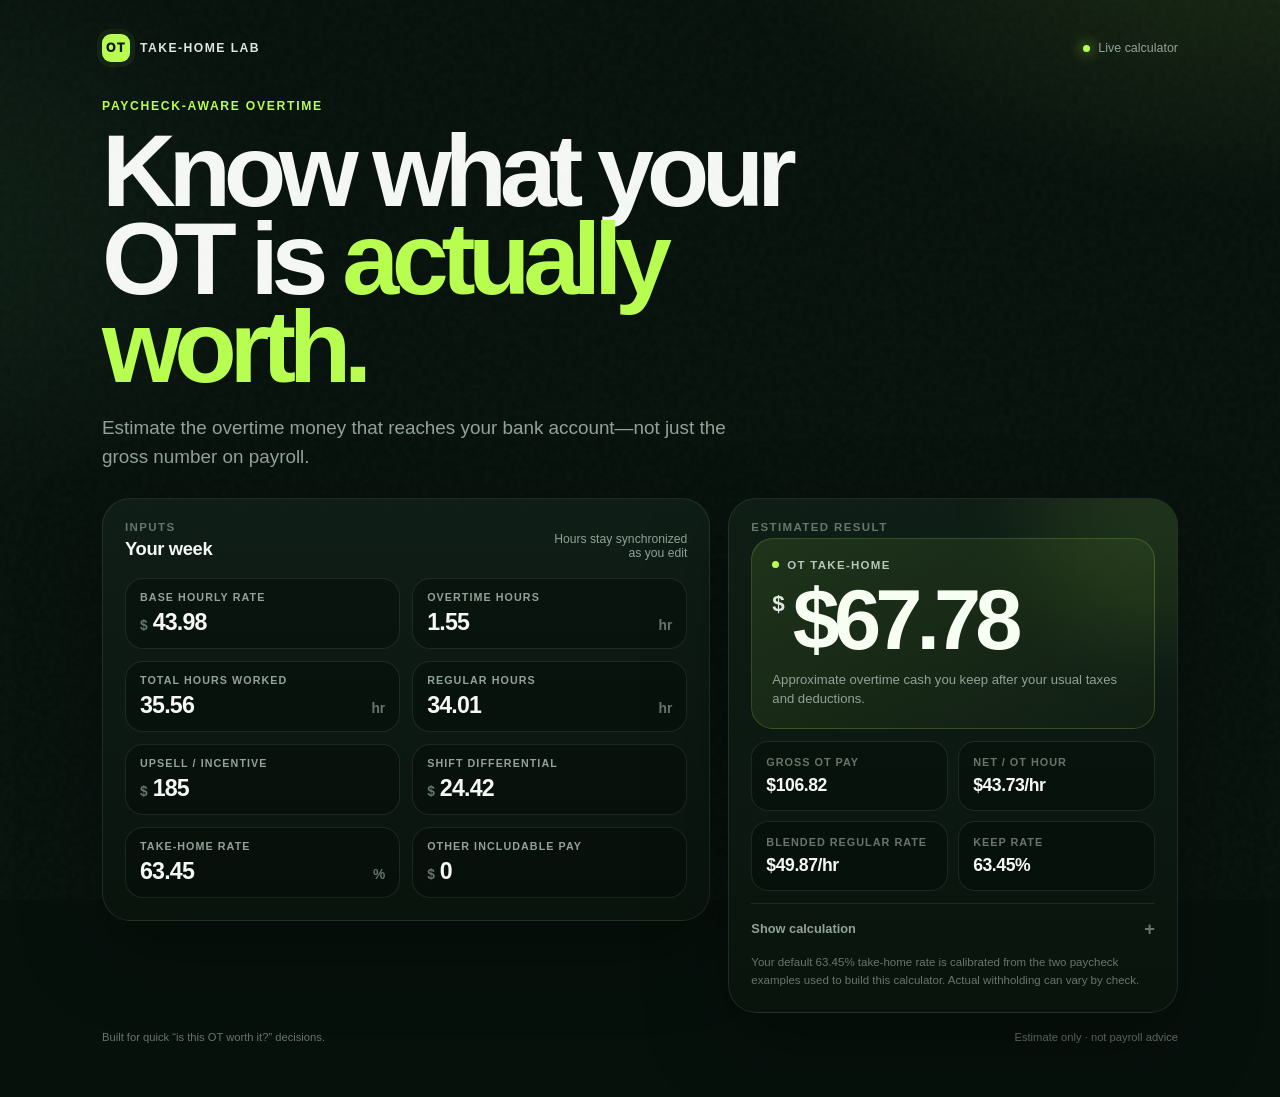
==== ot-calculator/index.html @ 03e1ba6f "Redesign OT calculator with premium mobile-first UI" ====
<!doctype html>
<html lang="en">
<head>
  <meta charset="utf-8" />
  <meta name="viewport" content="width=device-width, initial-scale=1, viewport-fit=cover" />
  <meta name="theme-color" content="#07110c" />
  <title>OT Take‑Home Calculator</title>
  <style>
    :root {
      color-scheme: dark;
      --bg:#07110c;
      --surface:#0d1912;
      --surface-2:#101f17;
      --line:rgba(255,255,255,.09);
      --line-strong:rgba(255,255,255,.14);
      --text:#f5f8f5;
      --muted:#91a398;
      --muted-2:#66766d;
      --accent:#b8ff4f;
      --accent-soft:rgba(184,255,79,.12);
      --shadow:0 28px 80px rgba(0,0,0,.34);
      font-family:Inter,ui-sans-serif,-apple-system,BlinkMacSystemFont,"SF Pro Display","Segoe UI",sans-serif;
    }
    *{box-sizing:border-box}
    html{background:var(--bg);scroll-behavior:smooth}
    body{margin:0;min-height:100vh;color:var(--text);background:
      radial-gradient(900px 520px at 100% -10%,rgba(184,255,79,.12),transparent 60%),
      radial-gradient(700px 500px at -10% 20%,rgba(60,126,84,.14),transparent 60%),
      var(--bg);
      -webkit-font-smoothing:antialiased;
    }
    body:before{content:"";position:fixed;inset:0;pointer-events:none;opacity:.035;background-image:url("data:image/svg+xml,%3Csvg viewBox='0 0 180 180' xmlns='http://www.w3.org/2000/svg'%3E%3Cfilter id='n'%3E%3CfeTurbulence type='fractalNoise' baseFrequency='.8' numOctaves='4' stitchTiles='stitch'/%3E%3C/filter%3E%3Crect width='100%25' height='100%25' filter='url(%23n)'/%3E%3C/svg%3E")}
    .shell{width:min(1120px,100%);margin:0 auto;padding:34px 22px 54px}
    .topbar{display:flex;align-items:center;justify-content:space-between;margin-bottom:34px}
    .brand{display:flex;align-items:center;gap:10px;font-size:.76rem;font-weight:800;letter-spacing:.12em;text-transform:uppercase;color:#dfe8e1}
    .brand-mark{width:28px;height:28px;border-radius:9px;background:var(--accent);color:#081008;display:grid;place-items:center;font-weight:950;box-shadow:0 0 0 5px rgba(184,255,79,.06)}
    .status{display:flex;align-items:center;gap:8px;color:var(--muted);font-size:.78rem}
    .dot{width:7px;height:7px;border-radius:50%;background:var(--accent);box-shadow:0 0 14px var(--accent)}
    .hero-copy{max-width:760px;margin-bottom:26px}
    .eyebrow{display:inline-flex;align-items:center;gap:8px;color:var(--accent);font-size:.76rem;font-weight:800;text-transform:uppercase;letter-spacing:.14em;margin-bottom:14px}
    h1{font-size:clamp(3rem,9vw,6.4rem);line-height:.86;letter-spacing:-.072em;margin:0;max-width:820px;font-weight:860}
    h1 span{color:var(--accent)}
    .sub{max-width:640px;margin:22px 0 0;color:var(--muted);font-size:clamp(1rem,2.4vw,1.18rem);line-height:1.55}
    .layout{display:grid;grid-template-columns:minmax(0,1.15fr) minmax(330px,.85fr);gap:18px;align-items:start}
    .panel{background:linear-gradient(180deg,rgba(16,31,23,.93),rgba(10,20,14,.93));border:1px solid var(--line);border-radius:28px;box-shadow:var(--shadow);backdrop-filter:blur(20px);-webkit-backdrop-filter:blur(20px)}
    .input-panel{padding:22px}
    .panel-head{display:flex;align-items:flex-end;justify-content:space-between;gap:18px;margin-bottom:18px}
    .panel-kicker{font-size:.72rem;color:var(--muted-2);text-transform:uppercase;letter-spacing:.12em;font-weight:800;margin-bottom:5px}
    .panel-title{font-size:1.15rem;font-weight:780;letter-spacing:-.02em}
    .panel-meta{font-size:.76rem;color:var(--muted);text-align:right}
    .grid{display:grid;grid-template-columns:repeat(2,minmax(0,1fr));gap:12px}
    .field{position:relative;background:rgba(3,10,6,.34);border:1px solid var(--line);border-radius:18px;padding:12px 14px 11px;transition:border-color .18s ease,transform .18s ease,background .18s ease}
    .field:focus-within{border-color:rgba(184,255,79,.46);background:rgba(6,15,9,.62);transform:translateY(-1px);box-shadow:0 0 0 4px rgba(184,255,79,.055)}
    label{display:block;font-size:.67rem;color:var(--muted);font-weight:750;text-transform:uppercase;letter-spacing:.1em;margin-bottom:5px}
    .input-wrap{display:flex;align-items:baseline;gap:5px}
    .prefix,.suffix{font-size:.86rem;color:var(--muted-2);font-weight:700;flex:none}
    input{width:100%;border:0;background:transparent;color:var(--text);padding:0;font-size:1.45rem;line-height:1.25;font-weight:760;letter-spacing:-.035em;outline:0;font-variant-numeric:tabular-nums;min-width:0}
    input::-webkit-outer-spin-button,input::-webkit-inner-spin-button{-webkit-appearance:none;margin:0}
    input[type=number]{-moz-appearance:textfield}
    .result-panel{padding:22px;position:sticky;top:18px;overflow:hidden}
    .result-panel:before{content:"";position:absolute;width:260px;height:260px;border-radius:50%;background:rgba(184,255,79,.09);filter:blur(45px);right:-120px;top:-120px;pointer-events:none}
    .net-card{position:relative;border:1px solid rgba(184,255,79,.19);background:linear-gradient(145deg,rgba(184,255,79,.10),rgba(184,255,79,.025));border-radius:22px;padding:20px;margin-bottom:12px;overflow:hidden}
    .net-label{display:flex;align-items:center;gap:8px;color:#b8c5bb;font-size:.72rem;text-transform:uppercase;letter-spacing:.11em;font-weight:800}
    .net-label:before{content:"";width:7px;height:7px;border-radius:50%;background:var(--accent)}
    .net-value{display:flex;align-items:flex-start;gap:8px;margin-top:13px}
    .net-value .currency{font-size:1.4rem;color:#dfe7e1;padding-top:7px;font-weight:760}
    .net-value strong{font-size:clamp(3.6rem,8vw,5.3rem);line-height:.84;letter-spacing:-.07em;font-weight:880;font-variant-numeric:tabular-nums;color:#f7fff2}
    .net-caption{margin-top:15px;color:var(--muted);font-size:.82rem;line-height:1.45}
    .metrics{display:grid;grid-template-columns:1fr 1fr;gap:10px}
    .metric{border:1px solid var(--line);background:rgba(3,10,6,.32);border-radius:17px;padding:14px}
    .metric small{display:block;color:var(--muted-2);font-size:.68rem;text-transform:uppercase;letter-spacing:.09em;font-weight:760;margin-bottom:7px}
    .metric strong{display:block;font-size:1.1rem;letter-spacing:-.025em;font-variant-numeric:tabular-nums}
    details{margin-top:12px;border-top:1px solid var(--line);padding-top:14px}
    summary{cursor:pointer;color:var(--muted);font-size:.8rem;font-weight:700;list-style:none;display:flex;justify-content:space-between;align-items:center}
    summary::-webkit-details-marker{display:none}
    summary:after{content:"+";font-size:1.15rem;color:var(--muted-2);transition:transform .2s ease}
    details[open] summary:after{transform:rotate(45deg)}
    .formula{margin-top:12px;padding:14px;border-radius:14px;background:rgba(0,0,0,.19);color:#91a398;font-size:.77rem;line-height:1.55;overflow-wrap:anywhere}
    .note{margin-top:14px;color:var(--muted-2);font-size:.72rem;line-height:1.55}
    .foot{display:flex;justify-content:space-between;gap:20px;margin-top:18px;color:var(--muted-2);font-size:.7rem}
    @media(max-width:850px){
      .shell{padding:24px 14px 40px}.topbar{margin-bottom:30px}.status span:last-child{display:none}
      .hero-copy{margin-bottom:20px}.layout{grid-template-columns:1fr}.result-panel{position:relative;top:0;order:-1}
      h1{font-size:clamp(3rem,15vw,5.2rem)}
    }
    @media(max-width:560px){
      .shell{padding-left:12px;padding-right:12px}.grid{grid-template-columns:1fr 1fr;gap:9px}.input-panel,.result-panel{padding:14px;border-radius:23px}
      .field{padding:11px 11px 10px;border-radius:15px}input{font-size:1.25rem}.panel-head{margin-bottom:12px}.panel-meta{display:none}
      .net-card{padding:18px 16px}.metrics{grid-template-columns:1fr 1fr}.metric{padding:12px}.foot{display:block}.foot span+span{display:block;margin-top:5px}
    }
    @media(max-width:370px){.grid{grid-template-columns:1fr}.metrics{grid-template-columns:1fr}}
  </style>
</head>
<body>
  <main class="shell">
    <header class="topbar">
      <div class="brand"><div class="brand-mark">OT</div><span>Take‑Home Lab</span></div>
      <div class="status"><i class="dot"></i><span>Live calculator</span></div>
    </header>

    <section class="hero-copy">
      <div class="eyebrow">Paycheck-aware overtime</div>
      <h1>Know what your OT is <span>actually worth.</span></h1>
      <p class="sub">Estimate the overtime money that reaches your bank account—not just the gross number on payroll.</p>
    </section>

    <section class="layout">
      <section class="panel input-panel" aria-label="Overtime inputs">
        <div class="panel-head">
          <div><div class="panel-kicker">Inputs</div><div class="panel-title">Your week</div></div>
          <div class="panel-meta">Hours stay synchronized<br>as you edit</div>
        </div>
        <div class="grid">
          <div class="field"><label for="base">Base hourly rate</label><div class="input-wrap"><span class="prefix">$</span><input id="base" type="number" inputmode="decimal" min="0" step="0.01" value="43.98"></div></div>
          <div class="field"><label for="otHours">Overtime hours</label><div class="input-wrap"><input id="otHours" type="number" inputmode="decimal" min="0" step="0.01" value="1.55"><span class="suffix">hr</span></div></div>
          <div class="field"><label for="worked">Total hours worked</label><div class="input-wrap"><input id="worked" type="number" inputmode="decimal" min="0" step="0.01" value="35.56"><span class="suffix">hr</span></div></div>
          <div class="field"><label for="regularHours">Regular hours</label><div class="input-wrap"><input id="regularHours" type="number" inputmode="decimal" min="0" step="0.01" value="34.01"><span class="suffix">hr</span></div></div>
          <div class="field"><label for="upsell">Upsell / incentive</label><div class="input-wrap"><span class="prefix">$</span><input id="upsell" type="number" inputmode="decimal" min="0" step="0.01" value="185"></div></div>
          <div class="field"><label for="shift">Shift differential</label><div class="input-wrap"><span class="prefix">$</span><input id="shift" type="number" inputmode="decimal" min="0" step="0.01" value="24.42"></div></div>
          <div class="field"><label for="takeHomeRate">Take-home rate</label><div class="input-wrap"><input id="takeHomeRate" type="number" inputmode="decimal" min="0" max="100" step="0.01" value="63.45"><span class="suffix">%</span></div></div>
          <div class="field"><label for="other">Other includable pay</label><div class="input-wrap"><span class="prefix">$</span><input id="other" type="number" inputmode="decimal" min="0" step="0.01" value="0"></div></div>
        </div>
      </section>

      <aside class="panel result-panel" aria-live="polite">
        <div class="panel-kicker">Estimated result</div>
        <div class="net-card">
          <div class="net-label">OT take-home</div>
          <div class="net-value"><span class="currency">$</span><strong id="netOtPay">0.00</strong></div>
          <div class="net-caption">Approximate overtime cash you keep after your usual taxes and deductions.</div>
        </div>
        <div class="metrics">
          <div class="metric"><small>Gross OT pay</small><strong id="grossOtPay">$0.00</strong></div>
          <div class="metric"><small>Net / OT hour</small><strong id="netEffective">$0.00/hr</strong></div>
          <div class="metric"><small>Blended regular rate</small><strong id="blended">$0.00/hr</strong></div>
          <div class="metric"><small>Keep rate</small><strong>63.45%</strong></div>
        </div>
        <details>
          <summary>Show calculation</summary>
          <div class="formula" id="formula"></div>
        </details>
        <div class="note">Your default 63.45% take-home rate is calibrated from the two paycheck examples used to build this calculator. Actual withholding can vary by check.</div>
      </aside>
    </section>

    <footer class="foot"><span>Built for quick “is this OT worth it?” decisions.</span><span>Estimate only · not payroll advice</span></footer>
  </main>
  <script type="module" src="./calculator.mjs"></script>
</body>
</html>
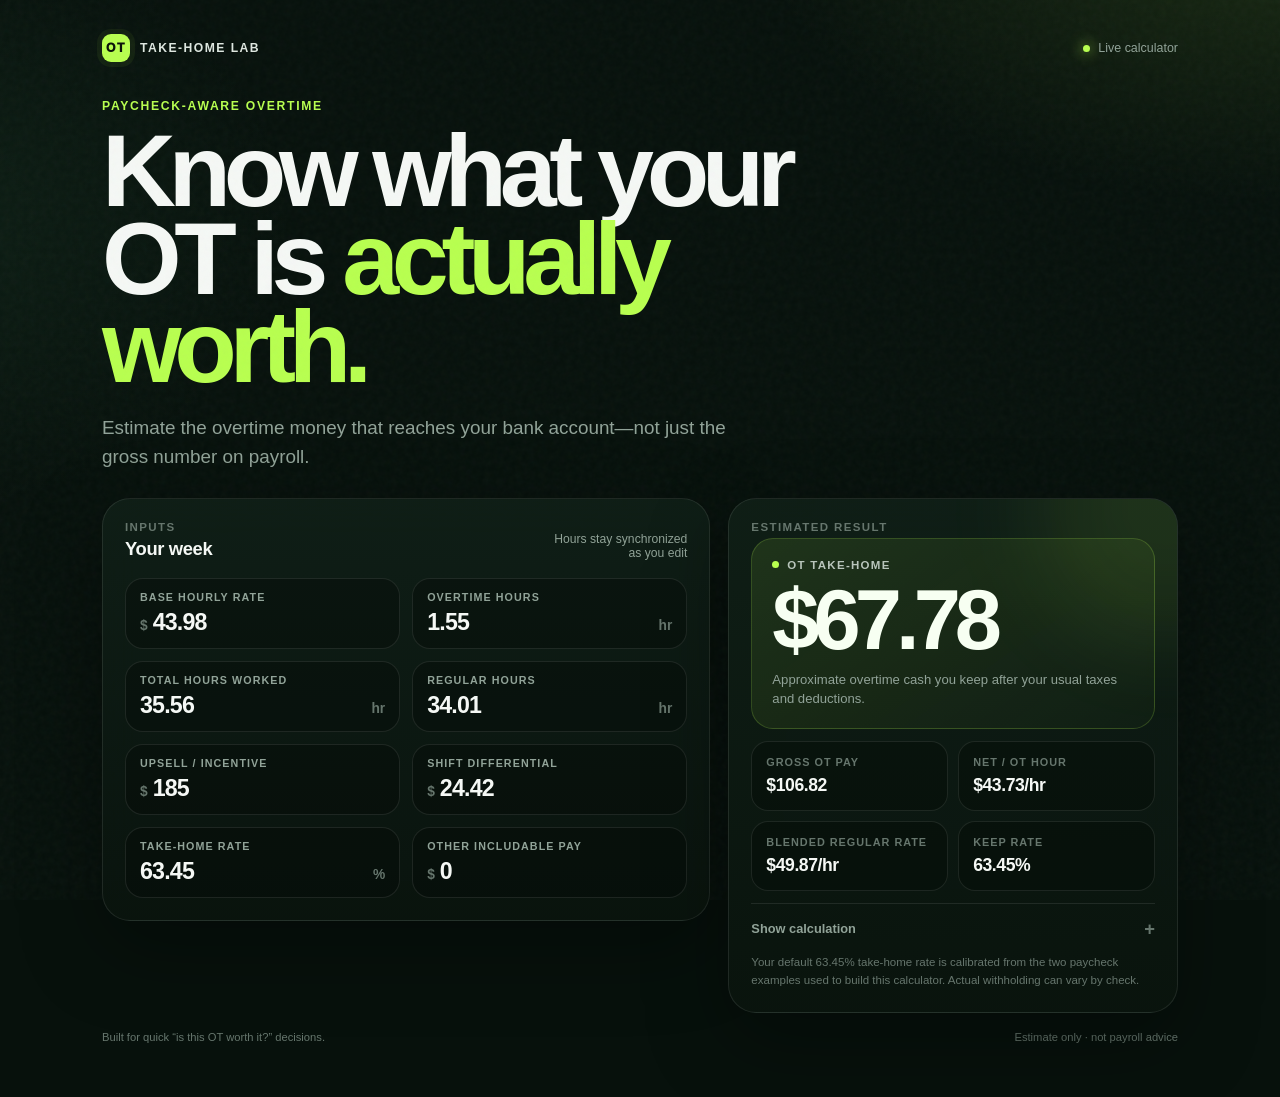
==== commit d4ad37b9: "Polish premium result card interactions" ====
--- a/ot-calculator/index.html
+++ b/ot-calculator/index.html
@@ -6,110 +6,16 @@
   <meta name="theme-color" content="#07110c" />
   <title>OT Take‑Home Calculator</title>
   <style>
-    :root {
-      color-scheme: dark;
-      --bg:#07110c;
-      --surface:#0d1912;
-      --surface-2:#101f17;
-      --line:rgba(255,255,255,.09);
-      --line-strong:rgba(255,255,255,.14);
-      --text:#f5f8f5;
-      --muted:#91a398;
-      --muted-2:#66766d;
-      --accent:#b8ff4f;
-      --accent-soft:rgba(184,255,79,.12);
-      --shadow:0 28px 80px rgba(0,0,0,.34);
-      font-family:Inter,ui-sans-serif,-apple-system,BlinkMacSystemFont,"SF Pro Display","Segoe UI",sans-serif;
-    }
-    *{box-sizing:border-box}
-    html{background:var(--bg);scroll-behavior:smooth}
-    body{margin:0;min-height:100vh;color:var(--text);background:
-      radial-gradient(900px 520px at 100% -10%,rgba(184,255,79,.12),transparent 60%),
-      radial-gradient(700px 500px at -10% 20%,rgba(60,126,84,.14),transparent 60%),
-      var(--bg);
-      -webkit-font-smoothing:antialiased;
-    }
-    body:before{content:"";position:fixed;inset:0;pointer-events:none;opacity:.035;background-image:url("data:image/svg+xml,%3Csvg viewBox='0 0 180 180' xmlns='http://www.w3.org/2000/svg'%3E%3Cfilter id='n'%3E%3CfeTurbulence type='fractalNoise' baseFrequency='.8' numOctaves='4' stitchTiles='stitch'/%3E%3C/filter%3E%3Crect width='100%25' height='100%25' filter='url(%23n)'/%3E%3C/svg%3E")}
-    .shell{width:min(1120px,100%);margin:0 auto;padding:34px 22px 54px}
-    .topbar{display:flex;align-items:center;justify-content:space-between;margin-bottom:34px}
-    .brand{display:flex;align-items:center;gap:10px;font-size:.76rem;font-weight:800;letter-spacing:.12em;text-transform:uppercase;color:#dfe8e1}
-    .brand-mark{width:28px;height:28px;border-radius:9px;background:var(--accent);color:#081008;display:grid;place-items:center;font-weight:950;box-shadow:0 0 0 5px rgba(184,255,79,.06)}
-    .status{display:flex;align-items:center;gap:8px;color:var(--muted);font-size:.78rem}
-    .dot{width:7px;height:7px;border-radius:50%;background:var(--accent);box-shadow:0 0 14px var(--accent)}
-    .hero-copy{max-width:760px;margin-bottom:26px}
-    .eyebrow{display:inline-flex;align-items:center;gap:8px;color:var(--accent);font-size:.76rem;font-weight:800;text-transform:uppercase;letter-spacing:.14em;margin-bottom:14px}
-    h1{font-size:clamp(3rem,9vw,6.4rem);line-height:.86;letter-spacing:-.072em;margin:0;max-width:820px;font-weight:860}
-    h1 span{color:var(--accent)}
-    .sub{max-width:640px;margin:22px 0 0;color:var(--muted);font-size:clamp(1rem,2.4vw,1.18rem);line-height:1.55}
-    .layout{display:grid;grid-template-columns:minmax(0,1.15fr) minmax(330px,.85fr);gap:18px;align-items:start}
-    .panel{background:linear-gradient(180deg,rgba(16,31,23,.93),rgba(10,20,14,.93));border:1px solid var(--line);border-radius:28px;box-shadow:var(--shadow);backdrop-filter:blur(20px);-webkit-backdrop-filter:blur(20px)}
-    .input-panel{padding:22px}
-    .panel-head{display:flex;align-items:flex-end;justify-content:space-between;gap:18px;margin-bottom:18px}
-    .panel-kicker{font-size:.72rem;color:var(--muted-2);text-transform:uppercase;letter-spacing:.12em;font-weight:800;margin-bottom:5px}
-    .panel-title{font-size:1.15rem;font-weight:780;letter-spacing:-.02em}
-    .panel-meta{font-size:.76rem;color:var(--muted);text-align:right}
-    .grid{display:grid;grid-template-columns:repeat(2,minmax(0,1fr));gap:12px}
-    .field{position:relative;background:rgba(3,10,6,.34);border:1px solid var(--line);border-radius:18px;padding:12px 14px 11px;transition:border-color .18s ease,transform .18s ease,background .18s ease}
-    .field:focus-within{border-color:rgba(184,255,79,.46);background:rgba(6,15,9,.62);transform:translateY(-1px);box-shadow:0 0 0 4px rgba(184,255,79,.055)}
-    label{display:block;font-size:.67rem;color:var(--muted);font-weight:750;text-transform:uppercase;letter-spacing:.1em;margin-bottom:5px}
-    .input-wrap{display:flex;align-items:baseline;gap:5px}
-    .prefix,.suffix{font-size:.86rem;color:var(--muted-2);font-weight:700;flex:none}
-    input{width:100%;border:0;background:transparent;color:var(--text);padding:0;font-size:1.45rem;line-height:1.25;font-weight:760;letter-spacing:-.035em;outline:0;font-variant-numeric:tabular-nums;min-width:0}
-    input::-webkit-outer-spin-button,input::-webkit-inner-spin-button{-webkit-appearance:none;margin:0}
-    input[type=number]{-moz-appearance:textfield}
-    .result-panel{padding:22px;position:sticky;top:18px;overflow:hidden}
-    .result-panel:before{content:"";position:absolute;width:260px;height:260px;border-radius:50%;background:rgba(184,255,79,.09);filter:blur(45px);right:-120px;top:-120px;pointer-events:none}
-    .net-card{position:relative;border:1px solid rgba(184,255,79,.19);background:linear-gradient(145deg,rgba(184,255,79,.10),rgba(184,255,79,.025));border-radius:22px;padding:20px;margin-bottom:12px;overflow:hidden}
-    .net-label{display:flex;align-items:center;gap:8px;color:#b8c5bb;font-size:.72rem;text-transform:uppercase;letter-spacing:.11em;font-weight:800}
-    .net-label:before{content:"";width:7px;height:7px;border-radius:50%;background:var(--accent)}
-    .net-value{display:flex;align-items:flex-start;gap:8px;margin-top:13px}
-    .net-value .currency{font-size:1.4rem;color:#dfe7e1;padding-top:7px;font-weight:760}
-    .net-value strong{font-size:clamp(3.6rem,8vw,5.3rem);line-height:.84;letter-spacing:-.07em;font-weight:880;font-variant-numeric:tabular-nums;color:#f7fff2}
-    .net-caption{margin-top:15px;color:var(--muted);font-size:.82rem;line-height:1.45}
-    .metrics{display:grid;grid-template-columns:1fr 1fr;gap:10px}
-    .metric{border:1px solid var(--line);background:rgba(3,10,6,.32);border-radius:17px;padding:14px}
-    .metric small{display:block;color:var(--muted-2);font-size:.68rem;text-transform:uppercase;letter-spacing:.09em;font-weight:760;margin-bottom:7px}
-    .metric strong{display:block;font-size:1.1rem;letter-spacing:-.025em;font-variant-numeric:tabular-nums}
-    details{margin-top:12px;border-top:1px solid var(--line);padding-top:14px}
-    summary{cursor:pointer;color:var(--muted);font-size:.8rem;font-weight:700;list-style:none;display:flex;justify-content:space-between;align-items:center}
-    summary::-webkit-details-marker{display:none}
-    summary:after{content:"+";font-size:1.15rem;color:var(--muted-2);transition:transform .2s ease}
-    details[open] summary:after{transform:rotate(45deg)}
-    .formula{margin-top:12px;padding:14px;border-radius:14px;background:rgba(0,0,0,.19);color:#91a398;font-size:.77rem;line-height:1.55;overflow-wrap:anywhere}
-    .note{margin-top:14px;color:var(--muted-2);font-size:.72rem;line-height:1.55}
-    .foot{display:flex;justify-content:space-between;gap:20px;margin-top:18px;color:var(--muted-2);font-size:.7rem}
-    @media(max-width:850px){
-      .shell{padding:24px 14px 40px}.topbar{margin-bottom:30px}.status span:last-child{display:none}
-      .hero-copy{margin-bottom:20px}.layout{grid-template-columns:1fr}.result-panel{position:relative;top:0;order:-1}
-      h1{font-size:clamp(3rem,15vw,5.2rem)}
-    }
-    @media(max-width:560px){
-      .shell{padding-left:12px;padding-right:12px}.grid{grid-template-columns:1fr 1fr;gap:9px}.input-panel,.result-panel{padding:14px;border-radius:23px}
-      .field{padding:11px 11px 10px;border-radius:15px}input{font-size:1.25rem}.panel-head{margin-bottom:12px}.panel-meta{display:none}
-      .net-card{padding:18px 16px}.metrics{grid-template-columns:1fr 1fr}.metric{padding:12px}.foot{display:block}.foot span+span{display:block;margin-top:5px}
-    }
-    @media(max-width:370px){.grid{grid-template-columns:1fr}.metrics{grid-template-columns:1fr}}
+    :root{color-scheme:dark;--bg:#07110c;--surface:#0d1912;--surface-2:#101f17;--line:rgba(255,255,255,.09);--text:#f5f8f5;--muted:#91a398;--muted-2:#66766d;--accent:#b8ff4f;--shadow:0 28px 80px rgba(0,0,0,.34);font-family:Inter,ui-sans-serif,-apple-system,BlinkMacSystemFont,"SF Pro Display","Segoe UI",sans-serif}*{box-sizing:border-box}html{background:var(--bg);scroll-behavior:smooth}body{margin:0;min-height:100vh;color:var(--text);background:radial-gradient(900px 520px at 100% -10%,rgba(184,255,79,.12),transparent 60%),radial-gradient(700px 500px at -10% 20%,rgba(60,126,84,.14),transparent 60%),var(--bg);-webkit-font-smoothing:antialiased}body:before{content:"";position:fixed;inset:0;pointer-events:none;opacity:.035;background-image:url("data:image/svg+xml,%3Csvg viewBox='0 0 180 180' xmlns='http://www.w3.org/2000/svg'%3E%3Cfilter id='n'%3E%3CfeTurbulence type='fractalNoise' baseFrequency='.8' numOctaves='4' stitchTiles='stitch'/%3E%3C/filter%3E%3Crect width='100%25' height='100%25' filter='url(%23n)'/%3E%3C/svg%3E")}.shell{width:min(1120px,100%);margin:0 auto;padding:34px 22px 54px}.topbar{display:flex;align-items:center;justify-content:space-between;margin-bottom:34px}.brand{display:flex;align-items:center;gap:10px;font-size:.76rem;font-weight:800;letter-spacing:.12em;text-transform:uppercase;color:#dfe8e1}.brand-mark{width:28px;height:28px;border-radius:9px;background:var(--accent);color:#081008;display:grid;place-items:center;font-weight:950;box-shadow:0 0 0 5px rgba(184,255,79,.06)}.status{display:flex;align-items:center;gap:8px;color:var(--muted);font-size:.78rem}.dot{width:7px;height:7px;border-radius:50%;background:var(--accent);box-shadow:0 0 14px var(--accent)}.hero-copy{max-width:760px;margin-bottom:26px}.eyebrow{display:inline-flex;align-items:center;gap:8px;color:var(--accent);font-size:.76rem;font-weight:800;text-transform:uppercase;letter-spacing:.14em;margin-bottom:14px}h1{font-size:clamp(3rem,9vw,6.4rem);line-height:.86;letter-spacing:-.072em;margin:0;max-width:820px;font-weight:860}h1 span{color:var(--accent)}.sub{max-width:640px;margin:22px 0 0;color:var(--muted);font-size:clamp(1rem,2.4vw,1.18rem);line-height:1.55}.layout{display:grid;grid-template-columns:minmax(0,1.15fr) minmax(330px,.85fr);gap:18px;align-items:start}.panel{background:linear-gradient(180deg,rgba(16,31,23,.93),rgba(10,20,14,.93));border:1px solid var(--line);border-radius:28px;box-shadow:var(--shadow);backdrop-filter:blur(20px);-webkit-backdrop-filter:blur(20px)}.input-panel{padding:22px}.panel-head{display:flex;align-items:flex-end;justify-content:space-between;gap:18px;margin-bottom:18px}.panel-kicker{font-size:.72rem;color:var(--muted-2);text-transform:uppercase;letter-spacing:.12em;font-weight:800;margin-bottom:5px}.panel-title{font-size:1.15rem;font-weight:780;letter-spacing:-.02em}.panel-meta{font-size:.76rem;color:var(--muted);text-align:right}.grid{display:grid;grid-template-columns:repeat(2,minmax(0,1fr));gap:12px}.field{position:relative;background:rgba(3,10,6,.34);border:1px solid var(--line);border-radius:18px;padding:12px 14px 11px;transition:border-color .18s ease,transform .18s ease,background .18s ease}.field:focus-within{border-color:rgba(184,255,79,.46);background:rgba(6,15,9,.62);transform:translateY(-1px);box-shadow:0 0 0 4px rgba(184,255,79,.055)}label{display:block;font-size:.67rem;color:var(--muted);font-weight:750;text-transform:uppercase;letter-spacing:.1em;margin-bottom:5px}.input-wrap{display:flex;align-items:baseline;gap:5px}.prefix,.suffix{font-size:.86rem;color:var(--muted-2);font-weight:700;flex:none}input{width:100%;border:0;background:transparent;color:var(--text);padding:0;font-size:1.45rem;line-height:1.25;font-weight:760;letter-spacing:-.035em;outline:0;font-variant-numeric:tabular-nums;min-width:0}input::-webkit-outer-spin-button,input::-webkit-inner-spin-button{-webkit-appearance:none;margin:0}input[type=number]{-moz-appearance:textfield}.result-panel{padding:22px;position:sticky;top:18px;overflow:hidden}.result-panel:before{content:"";position:absolute;width:260px;height:260px;border-radius:50%;background:rgba(184,255,79,.09);filter:blur(45px);right:-120px;top:-120px;pointer-events:none}.net-card{position:relative;border:1px solid rgba(184,255,79,.19);background:linear-gradient(145deg,rgba(184,255,79,.10),rgba(184,255,79,.025));border-radius:22px;padding:20px;margin-bottom:12px;overflow:hidden}.net-label{display:flex;align-items:center;gap:8px;color:#b8c5bb;font-size:.72rem;text-transform:uppercase;letter-spacing:.11em;font-weight:800}.net-label:before{content:"";width:7px;height:7px;border-radius:50%;background:var(--accent)}.net-value{margin-top:13px}.net-value strong{font-size:clamp(3.6rem,8vw,5.3rem);line-height:.84;letter-spacing:-.07em;font-weight:880;font-variant-numeric:tabular-nums;color:#f7fff2}.net-caption{margin-top:15px;color:var(--muted);font-size:.82rem;line-height:1.45}.metrics{display:grid;grid-template-columns:1fr 1fr;gap:10px}.metric{border:1px solid var(--line);background:rgba(3,10,6,.32);border-radius:17px;padding:14px}.metric small{display:block;color:var(--muted-2);font-size:.68rem;text-transform:uppercase;letter-spacing:.09em;font-weight:760;margin-bottom:7px}.metric strong{display:block;font-size:1.1rem;letter-spacing:-.025em;font-variant-numeric:tabular-nums}details{margin-top:12px;border-top:1px solid var(--line);padding-top:14px}summary{cursor:pointer;color:var(--muted);font-size:.8rem;font-weight:700;list-style:none;display:flex;justify-content:space-between;align-items:center}summary::-webkit-details-marker{display:none}summary:after{content:"+";font-size:1.15rem;color:var(--muted-2);transition:transform .2s ease}details[open] summary:after{transform:rotate(45deg)}.formula{margin-top:12px;padding:14px;border-radius:14px;background:rgba(0,0,0,.19);color:#91a398;font-size:.77rem;line-height:1.55;overflow-wrap:anywhere}.note{margin-top:14px;color:var(--muted-2);font-size:.72rem;line-height:1.55}.foot{display:flex;justify-content:space-between;gap:20px;margin-top:18px;color:var(--muted-2);font-size:.7rem}@media(max-width:850px){.shell{padding:24px 14px 40px}.topbar{margin-bottom:30px}.status span:last-child{display:none}.hero-copy{margin-bottom:20px}.layout{grid-template-columns:1fr}.result-panel{position:relative;top:0;order:-1}h1{font-size:clamp(3rem,15vw,5.2rem)}}@media(max-width:560px){.shell{padding-left:12px;padding-right:12px}.grid{grid-template-columns:1fr 1fr;gap:9px}.input-panel,.result-panel{padding:14px;border-radius:23px}.field{padding:11px 11px 10px;border-radius:15px}input{font-size:1.25rem}.panel-head{margin-bottom:12px}.panel-meta{display:none}.net-card{padding:18px 16px}.metrics{grid-template-columns:1fr 1fr}.metric{padding:12px}.foot{display:block}.foot span+span{display:block;margin-top:5px}}@media(max-width:370px){.grid{grid-template-columns:1fr}.metrics{grid-template-columns:1fr}}
   </style>
 </head>
 <body>
   <main class="shell">
-    <header class="topbar">
-      <div class="brand"><div class="brand-mark">OT</div><span>Take‑Home Lab</span></div>
-      <div class="status"><i class="dot"></i><span>Live calculator</span></div>
-    </header>
-
-    <section class="hero-copy">
-      <div class="eyebrow">Paycheck-aware overtime</div>
-      <h1>Know what your OT is <span>actually worth.</span></h1>
-      <p class="sub">Estimate the overtime money that reaches your bank account—not just the gross number on payroll.</p>
-    </section>
-
+    <header class="topbar"><div class="brand"><div class="brand-mark">OT</div><span>Take‑Home Lab</span></div><div class="status"><i class="dot"></i><span>Live calculator</span></div></header>
+    <section class="hero-copy"><div class="eyebrow">Paycheck-aware overtime</div><h1>Know what your OT is <span>actually worth.</span></h1><p class="sub">Estimate the overtime money that reaches your bank account—not just the gross number on payroll.</p></section>
     <section class="layout">
       <section class="panel input-panel" aria-label="Overtime inputs">
-        <div class="panel-head">
-          <div><div class="panel-kicker">Inputs</div><div class="panel-title">Your week</div></div>
-          <div class="panel-meta">Hours stay synchronized<br>as you edit</div>
-        </div>
+        <div class="panel-head"><div><div class="panel-kicker">Inputs</div><div class="panel-title">Your week</div></div><div class="panel-meta">Hours stay synchronized<br>as you edit</div></div>
         <div class="grid">
           <div class="field"><label for="base">Base hourly rate</label><div class="input-wrap"><span class="prefix">$</span><input id="base" type="number" inputmode="decimal" min="0" step="0.01" value="43.98"></div></div>
           <div class="field"><label for="otHours">Overtime hours</label><div class="input-wrap"><input id="otHours" type="number" inputmode="decimal" min="0" step="0.01" value="1.55"><span class="suffix">hr</span></div></div>
@@ -121,28 +27,19 @@
           <div class="field"><label for="other">Other includable pay</label><div class="input-wrap"><span class="prefix">$</span><input id="other" type="number" inputmode="decimal" min="0" step="0.01" value="0"></div></div>
         </div>
       </section>
-
       <aside class="panel result-panel" aria-live="polite">
         <div class="panel-kicker">Estimated result</div>
-        <div class="net-card">
-          <div class="net-label">OT take-home</div>
-          <div class="net-value"><span class="currency">$</span><strong id="netOtPay">0.00</strong></div>
-          <div class="net-caption">Approximate overtime cash you keep after your usual taxes and deductions.</div>
-        </div>
+        <div class="net-card"><div class="net-label">OT take-home</div><div class="net-value"><strong id="netOtPay">$0.00</strong></div><div class="net-caption">Approximate overtime cash you keep after your usual taxes and deductions.</div></div>
         <div class="metrics">
           <div class="metric"><small>Gross OT pay</small><strong id="grossOtPay">$0.00</strong></div>
           <div class="metric"><small>Net / OT hour</small><strong id="netEffective">$0.00/hr</strong></div>
           <div class="metric"><small>Blended regular rate</small><strong id="blended">$0.00/hr</strong></div>
-          <div class="metric"><small>Keep rate</small><strong>63.45%</strong></div>
+          <div class="metric"><small>Keep rate</small><strong id="keepRate">63.45%</strong></div>
         </div>
-        <details>
-          <summary>Show calculation</summary>
-          <div class="formula" id="formula"></div>
-        </details>
+        <details><summary>Show calculation</summary><div class="formula" id="formula"></div></details>
         <div class="note">Your default 63.45% take-home rate is calibrated from the two paycheck examples used to build this calculator. Actual withholding can vary by check.</div>
       </aside>
     </section>
-
     <footer class="foot"><span>Built for quick “is this OT worth it?” decisions.</span><span>Estimate only · not payroll advice</span></footer>
   </main>
   <script type="module" src="./calculator.mjs"></script>
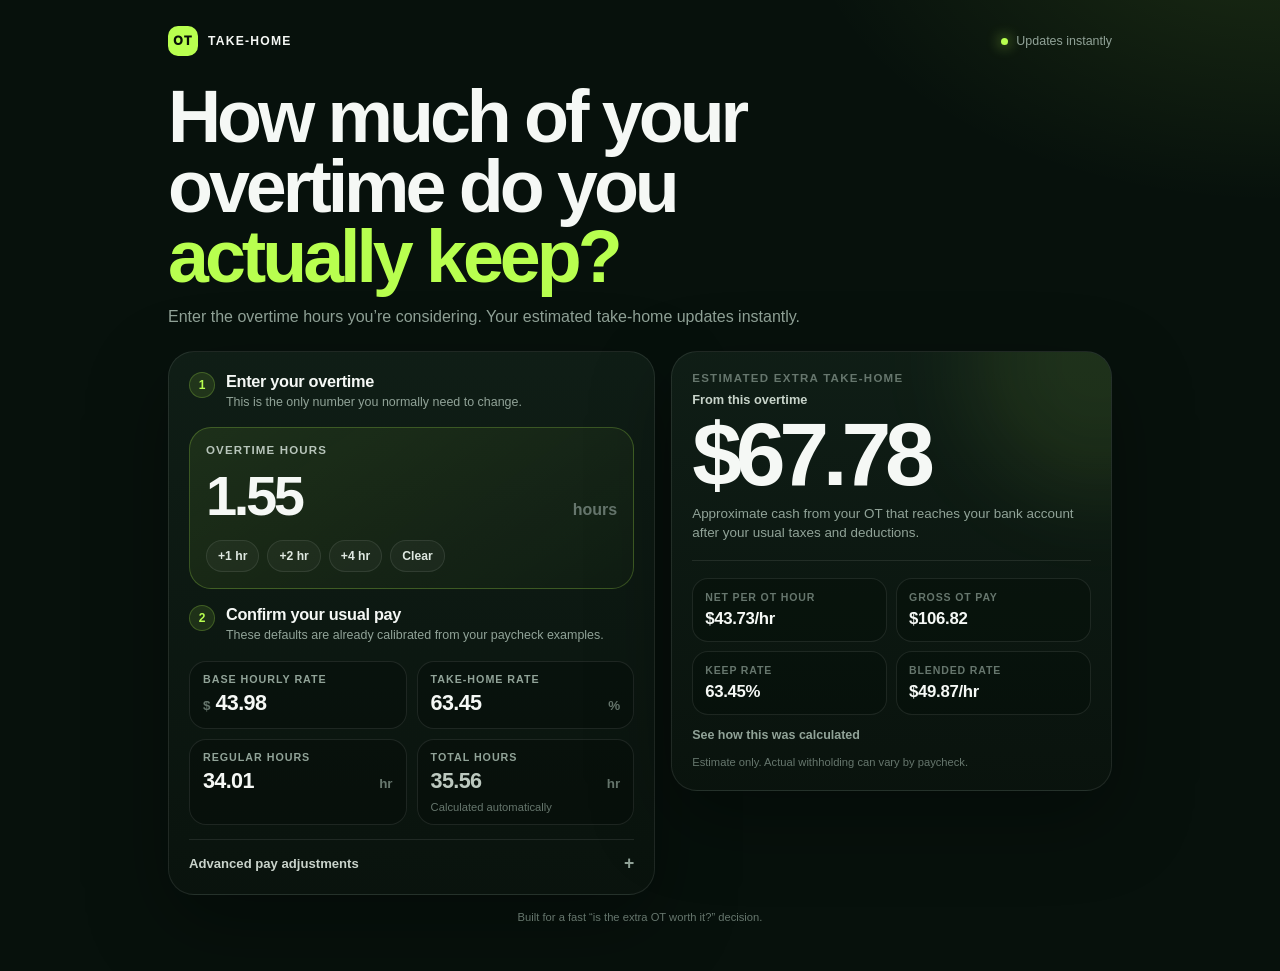
==== commit 50f7fd93: "Make OT calculator more intuitive and task-focused" ====
--- a/ot-calculator/index.html
+++ b/ot-calculator/index.html
@@ -6,41 +6,59 @@
   <meta name="theme-color" content="#07110c" />
   <title>OT Take‑Home Calculator</title>
   <style>
-    :root{color-scheme:dark;--bg:#07110c;--surface:#0d1912;--surface-2:#101f17;--line:rgba(255,255,255,.09);--text:#f5f8f5;--muted:#91a398;--muted-2:#66766d;--accent:#b8ff4f;--shadow:0 28px 80px rgba(0,0,0,.34);font-family:Inter,ui-sans-serif,-apple-system,BlinkMacSystemFont,"SF Pro Display","Segoe UI",sans-serif}*{box-sizing:border-box}html{background:var(--bg);scroll-behavior:smooth}body{margin:0;min-height:100vh;color:var(--text);background:radial-gradient(900px 520px at 100% -10%,rgba(184,255,79,.12),transparent 60%),radial-gradient(700px 500px at -10% 20%,rgba(60,126,84,.14),transparent 60%),var(--bg);-webkit-font-smoothing:antialiased}body:before{content:"";position:fixed;inset:0;pointer-events:none;opacity:.035;background-image:url("data:image/svg+xml,%3Csvg viewBox='0 0 180 180' xmlns='http://www.w3.org/2000/svg'%3E%3Cfilter id='n'%3E%3CfeTurbulence type='fractalNoise' baseFrequency='.8' numOctaves='4' stitchTiles='stitch'/%3E%3C/filter%3E%3Crect width='100%25' height='100%25' filter='url(%23n)'/%3E%3C/svg%3E")}.shell{width:min(1120px,100%);margin:0 auto;padding:34px 22px 54px}.topbar{display:flex;align-items:center;justify-content:space-between;margin-bottom:34px}.brand{display:flex;align-items:center;gap:10px;font-size:.76rem;font-weight:800;letter-spacing:.12em;text-transform:uppercase;color:#dfe8e1}.brand-mark{width:28px;height:28px;border-radius:9px;background:var(--accent);color:#081008;display:grid;place-items:center;font-weight:950;box-shadow:0 0 0 5px rgba(184,255,79,.06)}.status{display:flex;align-items:center;gap:8px;color:var(--muted);font-size:.78rem}.dot{width:7px;height:7px;border-radius:50%;background:var(--accent);box-shadow:0 0 14px var(--accent)}.hero-copy{max-width:760px;margin-bottom:26px}.eyebrow{display:inline-flex;align-items:center;gap:8px;color:var(--accent);font-size:.76rem;font-weight:800;text-transform:uppercase;letter-spacing:.14em;margin-bottom:14px}h1{font-size:clamp(3rem,9vw,6.4rem);line-height:.86;letter-spacing:-.072em;margin:0;max-width:820px;font-weight:860}h1 span{color:var(--accent)}.sub{max-width:640px;margin:22px 0 0;color:var(--muted);font-size:clamp(1rem,2.4vw,1.18rem);line-height:1.55}.layout{display:grid;grid-template-columns:minmax(0,1.15fr) minmax(330px,.85fr);gap:18px;align-items:start}.panel{background:linear-gradient(180deg,rgba(16,31,23,.93),rgba(10,20,14,.93));border:1px solid var(--line);border-radius:28px;box-shadow:var(--shadow);backdrop-filter:blur(20px);-webkit-backdrop-filter:blur(20px)}.input-panel{padding:22px}.panel-head{display:flex;align-items:flex-end;justify-content:space-between;gap:18px;margin-bottom:18px}.panel-kicker{font-size:.72rem;color:var(--muted-2);text-transform:uppercase;letter-spacing:.12em;font-weight:800;margin-bottom:5px}.panel-title{font-size:1.15rem;font-weight:780;letter-spacing:-.02em}.panel-meta{font-size:.76rem;color:var(--muted);text-align:right}.grid{display:grid;grid-template-columns:repeat(2,minmax(0,1fr));gap:12px}.field{position:relative;background:rgba(3,10,6,.34);border:1px solid var(--line);border-radius:18px;padding:12px 14px 11px;transition:border-color .18s ease,transform .18s ease,background .18s ease}.field:focus-within{border-color:rgba(184,255,79,.46);background:rgba(6,15,9,.62);transform:translateY(-1px);box-shadow:0 0 0 4px rgba(184,255,79,.055)}label{display:block;font-size:.67rem;color:var(--muted);font-weight:750;text-transform:uppercase;letter-spacing:.1em;margin-bottom:5px}.input-wrap{display:flex;align-items:baseline;gap:5px}.prefix,.suffix{font-size:.86rem;color:var(--muted-2);font-weight:700;flex:none}input{width:100%;border:0;background:transparent;color:var(--text);padding:0;font-size:1.45rem;line-height:1.25;font-weight:760;letter-spacing:-.035em;outline:0;font-variant-numeric:tabular-nums;min-width:0}input::-webkit-outer-spin-button,input::-webkit-inner-spin-button{-webkit-appearance:none;margin:0}input[type=number]{-moz-appearance:textfield}.result-panel{padding:22px;position:sticky;top:18px;overflow:hidden}.result-panel:before{content:"";position:absolute;width:260px;height:260px;border-radius:50%;background:rgba(184,255,79,.09);filter:blur(45px);right:-120px;top:-120px;pointer-events:none}.net-card{position:relative;border:1px solid rgba(184,255,79,.19);background:linear-gradient(145deg,rgba(184,255,79,.10),rgba(184,255,79,.025));border-radius:22px;padding:20px;margin-bottom:12px;overflow:hidden}.net-label{display:flex;align-items:center;gap:8px;color:#b8c5bb;font-size:.72rem;text-transform:uppercase;letter-spacing:.11em;font-weight:800}.net-label:before{content:"";width:7px;height:7px;border-radius:50%;background:var(--accent)}.net-value{margin-top:13px}.net-value strong{font-size:clamp(3.6rem,8vw,5.3rem);line-height:.84;letter-spacing:-.07em;font-weight:880;font-variant-numeric:tabular-nums;color:#f7fff2}.net-caption{margin-top:15px;color:var(--muted);font-size:.82rem;line-height:1.45}.metrics{display:grid;grid-template-columns:1fr 1fr;gap:10px}.metric{border:1px solid var(--line);background:rgba(3,10,6,.32);border-radius:17px;padding:14px}.metric small{display:block;color:var(--muted-2);font-size:.68rem;text-transform:uppercase;letter-spacing:.09em;font-weight:760;margin-bottom:7px}.metric strong{display:block;font-size:1.1rem;letter-spacing:-.025em;font-variant-numeric:tabular-nums}details{margin-top:12px;border-top:1px solid var(--line);padding-top:14px}summary{cursor:pointer;color:var(--muted);font-size:.8rem;font-weight:700;list-style:none;display:flex;justify-content:space-between;align-items:center}summary::-webkit-details-marker{display:none}summary:after{content:"+";font-size:1.15rem;color:var(--muted-2);transition:transform .2s ease}details[open] summary:after{transform:rotate(45deg)}.formula{margin-top:12px;padding:14px;border-radius:14px;background:rgba(0,0,0,.19);color:#91a398;font-size:.77rem;line-height:1.55;overflow-wrap:anywhere}.note{margin-top:14px;color:var(--muted-2);font-size:.72rem;line-height:1.55}.foot{display:flex;justify-content:space-between;gap:20px;margin-top:18px;color:var(--muted-2);font-size:.7rem}@media(max-width:850px){.shell{padding:24px 14px 40px}.topbar{margin-bottom:30px}.status span:last-child{display:none}.hero-copy{margin-bottom:20px}.layout{grid-template-columns:1fr}.result-panel{position:relative;top:0;order:-1}h1{font-size:clamp(3rem,15vw,5.2rem)}}@media(max-width:560px){.shell{padding-left:12px;padding-right:12px}.grid{grid-template-columns:1fr 1fr;gap:9px}.input-panel,.result-panel{padding:14px;border-radius:23px}.field{padding:11px 11px 10px;border-radius:15px}input{font-size:1.25rem}.panel-head{margin-bottom:12px}.panel-meta{display:none}.net-card{padding:18px 16px}.metrics{grid-template-columns:1fr 1fr}.metric{padding:12px}.foot{display:block}.foot span+span{display:block;margin-top:5px}}@media(max-width:370px){.grid{grid-template-columns:1fr}.metrics{grid-template-columns:1fr}}
+    :root{color-scheme:dark;--bg:#07110c;--surface:#0d1912;--surface-2:#101f17;--line:rgba(255,255,255,.09);--text:#f5f8f5;--muted:#91a398;--muted-2:#66766d;--accent:#b8ff4f;--shadow:0 28px 80px rgba(0,0,0,.34);font-family:Inter,ui-sans-serif,-apple-system,BlinkMacSystemFont,"SF Pro Display","Segoe UI",sans-serif}*{box-sizing:border-box}html{background:var(--bg)}body{margin:0;min-height:100vh;color:var(--text);background:radial-gradient(800px 500px at 100% -10%,rgba(184,255,79,.12),transparent 60%),var(--bg);-webkit-font-smoothing:antialiased}.shell{width:min(980px,100%);margin:0 auto;padding:26px 18px 48px}.topbar{display:flex;align-items:center;justify-content:space-between;margin-bottom:26px}.brand{display:flex;align-items:center;gap:10px;font-size:.76rem;font-weight:800;letter-spacing:.1em;text-transform:uppercase}.brand-mark{width:30px;height:30px;border-radius:10px;background:var(--accent);color:#081008;display:grid;place-items:center;font-weight:950}.status{display:flex;align-items:center;gap:8px;color:var(--muted);font-size:.78rem}.dot{width:7px;height:7px;border-radius:50%;background:var(--accent);box-shadow:0 0 14px var(--accent)}.intro{max-width:680px;margin-bottom:22px}.intro h1{font-size:clamp(2.2rem,7vw,4.6rem);line-height:.95;letter-spacing:-.055em;margin:0;font-weight:860}.intro h1 span{color:var(--accent)}.intro p{margin:13px 0 0;color:var(--muted);font-size:1rem;line-height:1.5}.layout{display:grid;grid-template-columns:minmax(0,1.05fr) minmax(320px,.95fr);gap:16px;align-items:start}.panel{background:linear-gradient(180deg,rgba(16,31,23,.95),rgba(10,20,14,.95));border:1px solid var(--line);border-radius:26px;box-shadow:var(--shadow)}.input-panel,.result-panel{padding:20px}.step{display:flex;gap:11px;align-items:flex-start;margin-bottom:16px}.step-num{width:26px;height:26px;border-radius:50%;background:rgba(184,255,79,.11);border:1px solid rgba(184,255,79,.22);color:var(--accent);display:grid;place-items:center;font-size:.75rem;font-weight:850;flex:none}.step-copy strong{display:block;font-size:1.02rem;letter-spacing:-.02em}.step-copy span{display:block;color:var(--muted);font-size:.78rem;margin-top:3px;line-height:1.4}.primary-ot{border:1px solid rgba(184,255,79,.24);background:linear-gradient(145deg,rgba(184,255,79,.09),rgba(184,255,79,.02));border-radius:22px;padding:16px;margin-bottom:16px}.primary-ot label{display:block;color:#b8c5bb;font-size:.72rem;text-transform:uppercase;letter-spacing:.1em;font-weight:800;margin-bottom:7px}.big-input{display:flex;align-items:baseline;gap:8px}.big-input input{font-size:3.5rem;line-height:1;font-weight:880;letter-spacing:-.06em}.big-input .suffix{font-size:1rem}.quick-add{display:flex;gap:8px;flex-wrap:wrap;margin-top:12px}.quick-add button{appearance:none;border:1px solid var(--line);background:rgba(255,255,255,.035);color:#dfe8e1;border-radius:999px;padding:8px 11px;font:inherit;font-size:.76rem;font-weight:760;cursor:pointer}.quick-add button:hover,.quick-add button:focus-visible{border-color:rgba(184,255,79,.34);color:var(--accent);outline:none}.grid{display:grid;grid-template-columns:repeat(2,minmax(0,1fr));gap:10px}.field{background:rgba(3,10,6,.34);border:1px solid var(--line);border-radius:17px;padding:11px 13px}.field:focus-within{border-color:rgba(184,255,79,.42);box-shadow:0 0 0 3px rgba(184,255,79,.05)}label{display:block;font-size:.67rem;color:var(--muted);font-weight:750;text-transform:uppercase;letter-spacing:.09em;margin-bottom:5px}.input-wrap{display:flex;align-items:baseline;gap:5px}.prefix,.suffix{font-size:.84rem;color:var(--muted-2);font-weight:700;flex:none}input{width:100%;border:0;background:transparent;color:var(--text);padding:0;font-size:1.35rem;line-height:1.25;font-weight:760;letter-spacing:-.03em;outline:0;font-variant-numeric:tabular-nums;min-width:0}input[readonly]{color:#bcc8bf;cursor:default}input::-webkit-outer-spin-button,input::-webkit-inner-spin-button{-webkit-appearance:none;margin:0}input[type=number]{-moz-appearance:textfield}.derived-note{font-size:.7rem;color:var(--muted-2);margin-top:6px}.advanced{margin-top:14px;border-top:1px solid var(--line);padding-top:13px}.advanced summary{cursor:pointer;list-style:none;color:#c9d3cb;font-size:.82rem;font-weight:760;display:flex;justify-content:space-between;align-items:center}.advanced summary::-webkit-details-marker{display:none}.advanced summary:after{content:"+";font-size:1.1rem;color:var(--muted)}.advanced[open] summary:after{content:"−"}.advanced-grid{margin-top:12px}.result-panel{position:sticky;top:16px;overflow:hidden}.result-panel:before{content:"";position:absolute;width:260px;height:260px;border-radius:50%;background:rgba(184,255,79,.09);filter:blur(45px);right:-120px;top:-120px;pointer-events:none}.result-kicker{font-size:.72rem;color:var(--muted-2);text-transform:uppercase;letter-spacing:.11em;font-weight:800}.net-card{position:relative;margin-top:8px}.net-label{color:#c8d4ca;font-size:.8rem;font-weight:760}.net-value{margin-top:8px}.net-value strong{font-size:clamp(3.8rem,9vw,5.6rem);line-height:.88;letter-spacing:-.07em;font-weight:900;font-variant-numeric:tabular-nums}.net-caption{margin-top:10px;color:var(--muted);font-size:.84rem;line-height:1.45}.divider{height:1px;background:var(--line);margin:17px 0}.metrics{display:grid;grid-template-columns:1fr 1fr;gap:9px}.metric{border:1px solid var(--line);background:rgba(3,10,6,.3);border-radius:16px;padding:12px}.metric small{display:block;color:var(--muted-2);font-size:.66rem;text-transform:uppercase;letter-spacing:.08em;font-weight:760;margin-bottom:6px}.metric strong{display:block;font-size:1.05rem;letter-spacing:-.02em;font-variant-numeric:tabular-nums}.calc-details{margin-top:13px}.calc-details summary{cursor:pointer;list-style:none;color:var(--muted);font-size:.78rem;font-weight:700}.calc-details summary::-webkit-details-marker{display:none}.formula{margin-top:10px;padding:12px;border-radius:13px;background:rgba(0,0,0,.18);color:#91a398;font-size:.75rem;line-height:1.55}.note{margin-top:12px;color:var(--muted-2);font-size:.7rem;line-height:1.5}.foot{margin-top:16px;text-align:center;color:var(--muted-2);font-size:.7rem}@media(max-width:780px){.shell{padding:20px 12px 36px}.topbar{margin-bottom:20px}.status span:last-child{display:none}.layout{grid-template-columns:1fr}.result-panel{position:relative;top:0;order:-1}.intro{margin-bottom:16px}.intro h1{font-size:clamp(2.25rem,12vw,4rem)}.input-panel,.result-panel{padding:15px;border-radius:22px}}@media(max-width:480px){.grid{grid-template-columns:1fr 1fr}.big-input input{font-size:3.2rem}.field{padding:10px 11px}.metrics{grid-template-columns:1fr 1fr}.intro p{font-size:.92rem}}@media(max-width:360px){.grid,.metrics{grid-template-columns:1fr}}
   </style>
 </head>
 <body>
   <main class="shell">
-    <header class="topbar"><div class="brand"><div class="brand-mark">OT</div><span>Take‑Home Lab</span></div><div class="status"><i class="dot"></i><span>Live calculator</span></div></header>
-    <section class="hero-copy"><div class="eyebrow">Paycheck-aware overtime</div><h1>Know what your OT is <span>actually worth.</span></h1><p class="sub">Estimate the overtime money that reaches your bank account—not just the gross number on payroll.</p></section>
+    <header class="topbar"><div class="brand"><div class="brand-mark">OT</div><span>Take‑Home</span></div><div class="status"><i class="dot"></i><span>Updates instantly</span></div></header>
+
+    <section class="intro"><h1>How much of your overtime do you <span>actually keep?</span></h1><p>Enter the overtime hours you’re considering. Your estimated take-home updates instantly.</p></section>
+
     <section class="layout">
       <section class="panel input-panel" aria-label="Overtime inputs">
-        <div class="panel-head"><div><div class="panel-kicker">Inputs</div><div class="panel-title">Your week</div></div><div class="panel-meta">Hours stay synchronized<br>as you edit</div></div>
+        <div class="step"><div class="step-num">1</div><div class="step-copy"><strong>Enter your overtime</strong><span>This is the only number you normally need to change.</span></div></div>
+
+        <div class="primary-ot">
+          <label for="otHours">Overtime hours</label>
+          <div class="big-input"><input id="otHours" type="number" inputmode="decimal" min="0" step="0.01" value="1.55"><span class="suffix">hours</span></div>
+          <div class="quick-add" aria-label="Quick overtime presets"><button type="button" data-ot-add="1">+1 hr</button><button type="button" data-ot-add="2">+2 hr</button><button type="button" data-ot-add="4">+4 hr</button><button type="button" data-ot-set="0">Clear</button></div>
+        </div>
+
+        <div class="step"><div class="step-num">2</div><div class="step-copy"><strong>Confirm your usual pay</strong><span>These defaults are already calibrated from your paycheck examples.</span></div></div>
+
         <div class="grid">
           <div class="field"><label for="base">Base hourly rate</label><div class="input-wrap"><span class="prefix">$</span><input id="base" type="number" inputmode="decimal" min="0" step="0.01" value="43.98"></div></div>
-          <div class="field"><label for="otHours">Overtime hours</label><div class="input-wrap"><input id="otHours" type="number" inputmode="decimal" min="0" step="0.01" value="1.55"><span class="suffix">hr</span></div></div>
-          <div class="field"><label for="worked">Total hours worked</label><div class="input-wrap"><input id="worked" type="number" inputmode="decimal" min="0" step="0.01" value="35.56"><span class="suffix">hr</span></div></div>
+          <div class="field"><label for="takeHomeRate">Take-home rate</label><div class="input-wrap"><input id="takeHomeRate" type="number" inputmode="decimal" min="0" max="100" step="0.01" value="63.45"><span class="suffix">%</span></div></div>
           <div class="field"><label for="regularHours">Regular hours</label><div class="input-wrap"><input id="regularHours" type="number" inputmode="decimal" min="0" step="0.01" value="34.01"><span class="suffix">hr</span></div></div>
-          <div class="field"><label for="upsell">Upsell / incentive</label><div class="input-wrap"><span class="prefix">$</span><input id="upsell" type="number" inputmode="decimal" min="0" step="0.01" value="185"></div></div>
-          <div class="field"><label for="shift">Shift differential</label><div class="input-wrap"><span class="prefix">$</span><input id="shift" type="number" inputmode="decimal" min="0" step="0.01" value="24.42"></div></div>
-          <div class="field"><label for="takeHomeRate">Take-home rate</label><div class="input-wrap"><input id="takeHomeRate" type="number" inputmode="decimal" min="0" max="100" step="0.01" value="63.45"><span class="suffix">%</span></div></div>
-          <div class="field"><label for="other">Other includable pay</label><div class="input-wrap"><span class="prefix">$</span><input id="other" type="number" inputmode="decimal" min="0" step="0.01" value="0"></div></div>
+          <div class="field"><label for="worked">Total hours</label><div class="input-wrap"><input id="worked" type="number" inputmode="decimal" min="0" step="0.01" value="35.56" readonly aria-readonly="true"><span class="suffix">hr</span></div><div class="derived-note">Calculated automatically</div></div>
         </div>
+
+        <details class="advanced">
+          <summary>Advanced pay adjustments</summary>
+          <div class="grid advanced-grid">
+            <div class="field"><label for="upsell">Upsell / incentive</label><div class="input-wrap"><span class="prefix">$</span><input id="upsell" type="number" inputmode="decimal" min="0" step="0.01" value="185"></div></div>
+            <div class="field"><label for="shift">Shift differential</label><div class="input-wrap"><span class="prefix">$</span><input id="shift" type="number" inputmode="decimal" min="0" step="0.01" value="24.42"></div></div>
+            <div class="field" style="grid-column:1/-1"><label for="other">Other includable pay</label><div class="input-wrap"><span class="prefix">$</span><input id="other" type="number" inputmode="decimal" min="0" step="0.01" value="0"></div></div>
+          </div>
+        </details>
       </section>
+
       <aside class="panel result-panel" aria-live="polite">
-        <div class="panel-kicker">Estimated result</div>
-        <div class="net-card"><div class="net-label">OT take-home</div><div class="net-value"><strong id="netOtPay">$0.00</strong></div><div class="net-caption">Approximate overtime cash you keep after your usual taxes and deductions.</div></div>
+        <div class="result-kicker">Estimated extra take-home</div>
+        <div class="net-card"><div class="net-label">From this overtime</div><div class="net-value"><strong id="netOtPay">$0.00</strong></div><div class="net-caption">Approximate cash from your OT that reaches your bank account after your usual taxes and deductions.</div></div>
+        <div class="divider"></div>
         <div class="metrics">
+          <div class="metric"><small>Net per OT hour</small><strong id="netEffective">$0.00/hr</strong></div>
           <div class="metric"><small>Gross OT pay</small><strong id="grossOtPay">$0.00</strong></div>
-          <div class="metric"><small>Net / OT hour</small><strong id="netEffective">$0.00/hr</strong></div>
-          <div class="metric"><small>Blended regular rate</small><strong id="blended">$0.00/hr</strong></div>
           <div class="metric"><small>Keep rate</small><strong id="keepRate">63.45%</strong></div>
+          <div class="metric"><small>Blended rate</small><strong id="blended">$0.00/hr</strong></div>
         </div>
-        <details><summary>Show calculation</summary><div class="formula" id="formula"></div></details>
-        <div class="note">Your default 63.45% take-home rate is calibrated from the two paycheck examples used to build this calculator. Actual withholding can vary by check.</div>
+        <details class="calc-details"><summary>See how this was calculated</summary><div class="formula" id="formula"></div></details>
+        <div class="note">Estimate only. Actual withholding can vary by paycheck.</div>
       </aside>
     </section>
-    <footer class="foot"><span>Built for quick “is this OT worth it?” decisions.</span><span>Estimate only · not payroll advice</span></footer>
+    <footer class="foot">Built for a fast “is the extra OT worth it?” decision.</footer>
   </main>
   <script type="module" src="./calculator.mjs"></script>
 </body>
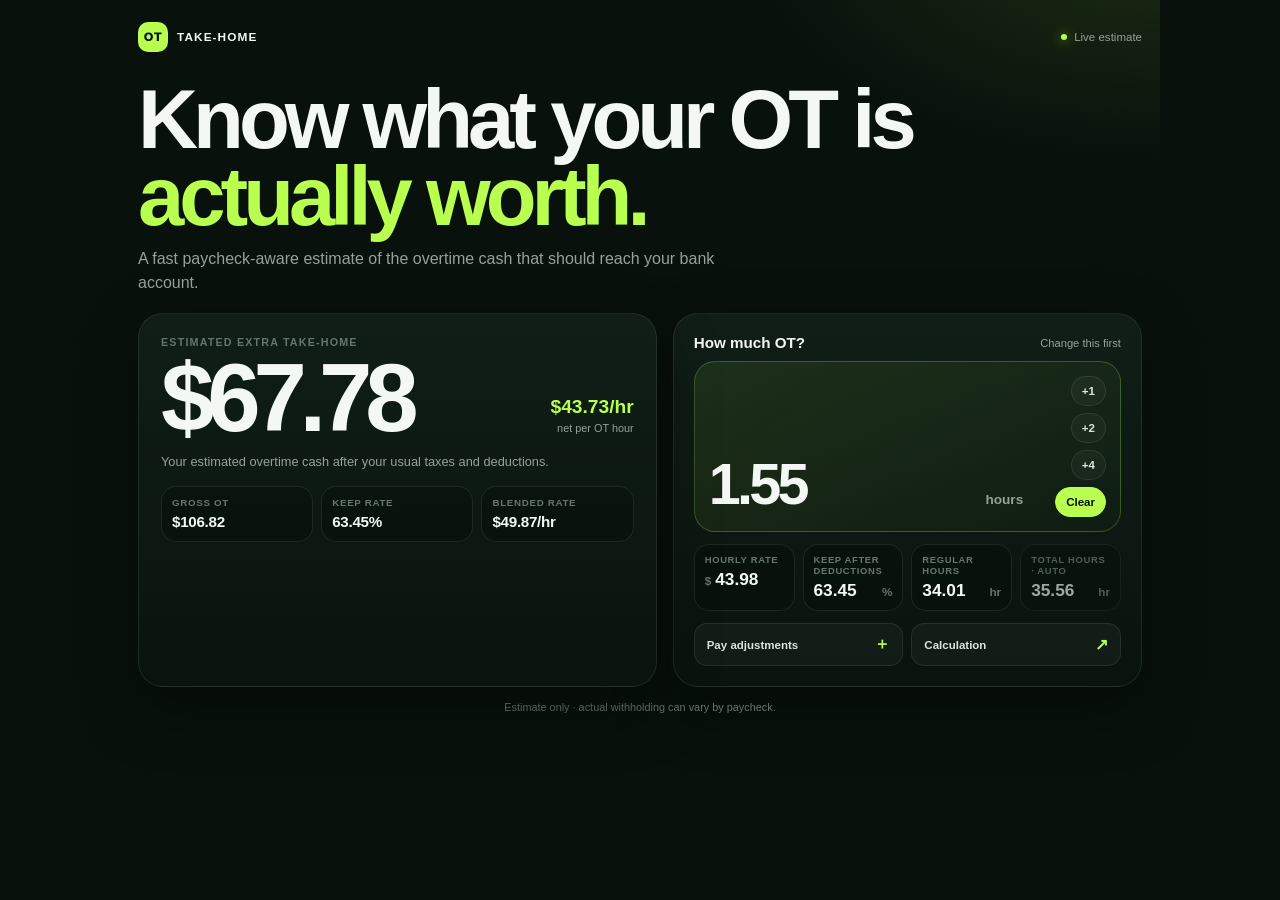
==== commit 90c40b62: "Turn OT calculator into one-screen mobile web app" ====
--- a/ot-calculator/index.html
+++ b/ot-calculator/index.html
@@ -2,64 +2,102 @@
 <html lang="en">
 <head>
   <meta charset="utf-8" />
-  <meta name="viewport" content="width=device-width, initial-scale=1, viewport-fit=cover" />
-  <meta name="theme-color" content="#07110c" />
-  <title>OT Take‑Home Calculator</title>
+  <meta name="viewport" content="width=device-width, initial-scale=1, viewport-fit=cover, maximum-scale=1" />
+  <meta name="theme-color" content="#08110c" />
+  <meta name="apple-mobile-web-app-capable" content="yes" />
+  <meta name="apple-mobile-web-app-status-bar-style" content="black-translucent" />
+  <title>OT Take‑Home</title>
   <style>
-    :root{color-scheme:dark;--bg:#07110c;--surface:#0d1912;--surface-2:#101f17;--line:rgba(255,255,255,.09);--text:#f5f8f5;--muted:#91a398;--muted-2:#66766d;--accent:#b8ff4f;--shadow:0 28px 80px rgba(0,0,0,.34);font-family:Inter,ui-sans-serif,-apple-system,BlinkMacSystemFont,"SF Pro Display","Segoe UI",sans-serif}*{box-sizing:border-box}html{background:var(--bg)}body{margin:0;min-height:100vh;color:var(--text);background:radial-gradient(800px 500px at 100% -10%,rgba(184,255,79,.12),transparent 60%),var(--bg);-webkit-font-smoothing:antialiased}.shell{width:min(980px,100%);margin:0 auto;padding:26px 18px 48px}.topbar{display:flex;align-items:center;justify-content:space-between;margin-bottom:26px}.brand{display:flex;align-items:center;gap:10px;font-size:.76rem;font-weight:800;letter-spacing:.1em;text-transform:uppercase}.brand-mark{width:30px;height:30px;border-radius:10px;background:var(--accent);color:#081008;display:grid;place-items:center;font-weight:950}.status{display:flex;align-items:center;gap:8px;color:var(--muted);font-size:.78rem}.dot{width:7px;height:7px;border-radius:50%;background:var(--accent);box-shadow:0 0 14px var(--accent)}.intro{max-width:680px;margin-bottom:22px}.intro h1{font-size:clamp(2.2rem,7vw,4.6rem);line-height:.95;letter-spacing:-.055em;margin:0;font-weight:860}.intro h1 span{color:var(--accent)}.intro p{margin:13px 0 0;color:var(--muted);font-size:1rem;line-height:1.5}.layout{display:grid;grid-template-columns:minmax(0,1.05fr) minmax(320px,.95fr);gap:16px;align-items:start}.panel{background:linear-gradient(180deg,rgba(16,31,23,.95),rgba(10,20,14,.95));border:1px solid var(--line);border-radius:26px;box-shadow:var(--shadow)}.input-panel,.result-panel{padding:20px}.step{display:flex;gap:11px;align-items:flex-start;margin-bottom:16px}.step-num{width:26px;height:26px;border-radius:50%;background:rgba(184,255,79,.11);border:1px solid rgba(184,255,79,.22);color:var(--accent);display:grid;place-items:center;font-size:.75rem;font-weight:850;flex:none}.step-copy strong{display:block;font-size:1.02rem;letter-spacing:-.02em}.step-copy span{display:block;color:var(--muted);font-size:.78rem;margin-top:3px;line-height:1.4}.primary-ot{border:1px solid rgba(184,255,79,.24);background:linear-gradient(145deg,rgba(184,255,79,.09),rgba(184,255,79,.02));border-radius:22px;padding:16px;margin-bottom:16px}.primary-ot label{display:block;color:#b8c5bb;font-size:.72rem;text-transform:uppercase;letter-spacing:.1em;font-weight:800;margin-bottom:7px}.big-input{display:flex;align-items:baseline;gap:8px}.big-input input{font-size:3.5rem;line-height:1;font-weight:880;letter-spacing:-.06em}.big-input .suffix{font-size:1rem}.quick-add{display:flex;gap:8px;flex-wrap:wrap;margin-top:12px}.quick-add button{appearance:none;border:1px solid var(--line);background:rgba(255,255,255,.035);color:#dfe8e1;border-radius:999px;padding:8px 11px;font:inherit;font-size:.76rem;font-weight:760;cursor:pointer}.quick-add button:hover,.quick-add button:focus-visible{border-color:rgba(184,255,79,.34);color:var(--accent);outline:none}.grid{display:grid;grid-template-columns:repeat(2,minmax(0,1fr));gap:10px}.field{background:rgba(3,10,6,.34);border:1px solid var(--line);border-radius:17px;padding:11px 13px}.field:focus-within{border-color:rgba(184,255,79,.42);box-shadow:0 0 0 3px rgba(184,255,79,.05)}label{display:block;font-size:.67rem;color:var(--muted);font-weight:750;text-transform:uppercase;letter-spacing:.09em;margin-bottom:5px}.input-wrap{display:flex;align-items:baseline;gap:5px}.prefix,.suffix{font-size:.84rem;color:var(--muted-2);font-weight:700;flex:none}input{width:100%;border:0;background:transparent;color:var(--text);padding:0;font-size:1.35rem;line-height:1.25;font-weight:760;letter-spacing:-.03em;outline:0;font-variant-numeric:tabular-nums;min-width:0}input[readonly]{color:#bcc8bf;cursor:default}input::-webkit-outer-spin-button,input::-webkit-inner-spin-button{-webkit-appearance:none;margin:0}input[type=number]{-moz-appearance:textfield}.derived-note{font-size:.7rem;color:var(--muted-2);margin-top:6px}.advanced{margin-top:14px;border-top:1px solid var(--line);padding-top:13px}.advanced summary{cursor:pointer;list-style:none;color:#c9d3cb;font-size:.82rem;font-weight:760;display:flex;justify-content:space-between;align-items:center}.advanced summary::-webkit-details-marker{display:none}.advanced summary:after{content:"+";font-size:1.1rem;color:var(--muted)}.advanced[open] summary:after{content:"−"}.advanced-grid{margin-top:12px}.result-panel{position:sticky;top:16px;overflow:hidden}.result-panel:before{content:"";position:absolute;width:260px;height:260px;border-radius:50%;background:rgba(184,255,79,.09);filter:blur(45px);right:-120px;top:-120px;pointer-events:none}.result-kicker{font-size:.72rem;color:var(--muted-2);text-transform:uppercase;letter-spacing:.11em;font-weight:800}.net-card{position:relative;margin-top:8px}.net-label{color:#c8d4ca;font-size:.8rem;font-weight:760}.net-value{margin-top:8px}.net-value strong{font-size:clamp(3.8rem,9vw,5.6rem);line-height:.88;letter-spacing:-.07em;font-weight:900;font-variant-numeric:tabular-nums}.net-caption{margin-top:10px;color:var(--muted);font-size:.84rem;line-height:1.45}.divider{height:1px;background:var(--line);margin:17px 0}.metrics{display:grid;grid-template-columns:1fr 1fr;gap:9px}.metric{border:1px solid var(--line);background:rgba(3,10,6,.3);border-radius:16px;padding:12px}.metric small{display:block;color:var(--muted-2);font-size:.66rem;text-transform:uppercase;letter-spacing:.08em;font-weight:760;margin-bottom:6px}.metric strong{display:block;font-size:1.05rem;letter-spacing:-.02em;font-variant-numeric:tabular-nums}.calc-details{margin-top:13px}.calc-details summary{cursor:pointer;list-style:none;color:var(--muted);font-size:.78rem;font-weight:700}.calc-details summary::-webkit-details-marker{display:none}.formula{margin-top:10px;padding:12px;border-radius:13px;background:rgba(0,0,0,.18);color:#91a398;font-size:.75rem;line-height:1.55}.note{margin-top:12px;color:var(--muted-2);font-size:.7rem;line-height:1.5}.foot{margin-top:16px;text-align:center;color:var(--muted-2);font-size:.7rem}@media(max-width:780px){.shell{padding:20px 12px 36px}.topbar{margin-bottom:20px}.status span:last-child{display:none}.layout{grid-template-columns:1fr}.result-panel{position:relative;top:0;order:-1}.intro{margin-bottom:16px}.intro h1{font-size:clamp(2.25rem,12vw,4rem)}.input-panel,.result-panel{padding:15px;border-radius:22px}}@media(max-width:480px){.grid{grid-template-columns:1fr 1fr}.big-input input{font-size:3.2rem}.field{padding:10px 11px}.metrics{grid-template-columns:1fr 1fr}.intro p{font-size:.92rem}}@media(max-width:360px){.grid,.metrics{grid-template-columns:1fr}}
+    :root{color-scheme:dark;--bg:#08110c;--surface:#0d1912;--surface2:#101e16;--line:rgba(255,255,255,.085);--line2:rgba(184,255,79,.24);--text:#f4f8f4;--muted:#93a399;--muted2:#65766b;--accent:#b8ff4f;--shadow:0 22px 60px rgba(0,0,0,.34);font-family:Inter,ui-sans-serif,-apple-system,BlinkMacSystemFont,"SF Pro Display","Segoe UI",sans-serif}
+    *{box-sizing:border-box}html,body{margin:0;background:var(--bg);color:var(--text);-webkit-font-smoothing:antialiased}button,input{font:inherit}.app{width:min(1040px,100%);margin:0 auto;padding:18px;min-height:100dvh;background:radial-gradient(680px 380px at 100% -8%,rgba(184,255,79,.12),transparent 62%),var(--bg)}
+    .topbar{display:flex;align-items:center;justify-content:space-between;height:38px}.brand{display:flex;align-items:center;gap:9px;font-size:.74rem;font-weight:850;letter-spacing:.09em;text-transform:uppercase}.mark{width:30px;height:30px;border-radius:10px;background:var(--accent);color:#071008;display:grid;place-items:center;font-weight:950}.status{display:flex;align-items:center;gap:7px;color:var(--muted);font-size:.72rem}.dot{width:6px;height:6px;border-radius:50%;background:var(--accent);box-shadow:0 0 12px rgba(184,255,79,.7)}
+    .desktop-title{margin:26px 0 18px}.desktop-title h1{margin:0;font-size:clamp(2.5rem,7vw,5.2rem);line-height:.92;letter-spacing:-.06em}.desktop-title h1 span{color:var(--accent)}.desktop-title p{margin:12px 0 0;color:var(--muted);max-width:620px;line-height:1.5}
+    .workspace{display:grid;grid-template-columns:minmax(0,1.05fr) minmax(330px,.95fr);gap:16px}.card{background:linear-gradient(180deg,rgba(16,31,23,.97),rgba(10,20,14,.97));border:1px solid var(--line);border-radius:25px;box-shadow:var(--shadow)}
+    .result-card{padding:22px;position:sticky;top:16px}.eyebrow{font-size:.67rem;color:var(--muted2);font-weight:850;text-transform:uppercase;letter-spacing:.11em}.net-row{display:flex;align-items:flex-end;justify-content:space-between;gap:12px;margin-top:8px}.net-value{font-size:clamp(4rem,9vw,6rem);line-height:.88;letter-spacing:-.075em;font-weight:900;font-variant-numeric:tabular-nums}.net-side{text-align:right;padding-bottom:5px}.net-side strong{display:block;font-size:1.2rem;color:var(--accent)}.net-side span{font-size:.68rem;color:var(--muted)}.net-caption{margin:12px 0 0;color:var(--muted);font-size:.8rem;line-height:1.4}.mini-metrics{display:grid;grid-template-columns:repeat(3,1fr);gap:8px;margin-top:16px}.metric{border:1px solid var(--line);background:rgba(2,9,5,.26);border-radius:15px;padding:10px}.metric small{display:block;color:var(--muted2);font-size:.61rem;font-weight:760;text-transform:uppercase;letter-spacing:.07em;margin-bottom:5px}.metric strong{font-size:.95rem;font-variant-numeric:tabular-nums;letter-spacing:-.02em}
+    .controls{padding:20px}.section-label{display:flex;align-items:center;justify-content:space-between;margin-bottom:10px}.section-label strong{font-size:.95rem}.section-label span{font-size:.7rem;color:var(--muted)}.ot-box{border:1px solid var(--line2);background:linear-gradient(145deg,rgba(184,255,79,.09),rgba(184,255,79,.018));border-radius:21px;padding:14px}.ot-main{display:flex;align-items:end;justify-content:space-between;gap:12px}.ot-input{display:flex;align-items:baseline;gap:7px}.ot-input input{font-size:3.6rem;line-height:.9;font-weight:900;letter-spacing:-.065em}.unit{font-size:.85rem;color:var(--muted);font-weight:720}.quick{display:flex;gap:7px;flex-wrap:wrap;justify-content:flex-end}.quick button,.tool-button,.close-button{appearance:none;border:1px solid var(--line);background:rgba(255,255,255,.035);color:#dbe4dd;border-radius:999px;padding:8px 10px;cursor:pointer;font-size:.72rem;font-weight:800}.quick button:active,.tool-button:active{transform:scale(.97)}.quick button.primary{background:var(--accent);border-color:var(--accent);color:#081008}.settings{display:grid;grid-template-columns:repeat(4,1fr);gap:8px;margin-top:12px}.field{border:1px solid var(--line);background:rgba(2,9,5,.27);border-radius:15px;padding:9px 10px}.field label{display:block;color:var(--muted2);font-size:.59rem;font-weight:800;text-transform:uppercase;letter-spacing:.07em;margin-bottom:4px}.input-wrap{display:flex;align-items:baseline;gap:4px}.prefix,.suffix{color:var(--muted2);font-size:.73rem;font-weight:700}.field input{font-size:1.08rem;font-weight:780}.field.readonly{opacity:.75}.field.readonly input{color:#d0d9d2}.tools{display:flex;gap:8px;margin-top:12px}.tool-button{flex:1;border-radius:13px;padding:10px 12px;text-align:left;display:flex;align-items:center;justify-content:space-between}.tool-button span:last-child{color:var(--accent);font-size:1rem}
+    input{width:100%;min-width:0;border:0;outline:0;background:transparent;color:var(--text);padding:0;font-variant-numeric:tabular-nums}input::-webkit-outer-spin-button,input::-webkit-inner-spin-button{-webkit-appearance:none;margin:0}input[type=number]{-moz-appearance:textfield}.desktop-foot{text-align:center;color:var(--muted2);font-size:.68rem;margin:14px 0}
+    dialog{width:min(520px,calc(100% - 24px));border:1px solid var(--line);border-radius:24px;padding:0;background:#0d1912;color:var(--text);box-shadow:0 35px 100px rgba(0,0,0,.7)}dialog::backdrop{background:rgba(0,0,0,.66);backdrop-filter:blur(6px)}.sheet{padding:18px}.sheet-head{display:flex;align-items:center;justify-content:space-between;margin-bottom:14px}.sheet-head h2{font-size:1rem;margin:0;letter-spacing:-.02em}.close-button{width:34px;height:34px;padding:0;border-radius:50%;font-size:1rem}.adjust-grid{display:grid;grid-template-columns:1fr 1fr;gap:9px}.adjust-grid .wide{grid-column:1/-1}.formula{padding:13px;border-radius:14px;background:rgba(0,0,0,.2);color:#9baaa0;font-size:.78rem;line-height:1.6}.sheet-note{margin:10px 0 0;color:var(--muted2);font-size:.7rem;line-height:1.45}
+    @media(max-width:720px){html,body{width:100%;height:100%;overflow:hidden}.app{height:100dvh;min-height:0;padding:max(10px,env(safe-area-inset-top)) 12px max(9px,env(safe-area-inset-bottom));display:grid;grid-template-rows:36px minmax(0,1fr);gap:8px;overflow:hidden}.desktop-title,.desktop-foot{display:none}.topbar{height:36px}.status span:last-child{display:none}.workspace{display:grid;grid-template-columns:1fr;grid-template-rows:auto minmax(0,1fr);gap:8px;min-height:0}.result-card{position:relative;top:0;padding:13px 14px;border-radius:20px;box-shadow:none}.net-row{margin-top:4px}.net-value{font-size:clamp(3.65rem,17vw,5.1rem)}.net-side strong{font-size:1rem}.net-caption{display:none}.mini-metrics{margin-top:10px;gap:6px}.metric{padding:8px 9px;border-radius:13px}.metric small{font-size:.55rem;margin-bottom:3px}.metric strong{font-size:.82rem}.controls{padding:12px 13px;border-radius:20px;box-shadow:none;display:flex;flex-direction:column;min-height:0}.section-label{margin-bottom:7px}.section-label strong{font-size:.82rem}.section-label span{font-size:.62rem}.ot-box{padding:11px 12px;border-radius:18px}.ot-main{display:block}.ot-input input{font-size:clamp(3rem,15vw,4rem)}.quick{justify-content:flex-start;margin-top:9px;display:grid;grid-template-columns:repeat(4,1fr);gap:6px}.quick button{padding:8px 4px;font-size:.68rem}.settings{grid-template-columns:repeat(2,1fr);gap:6px;margin-top:8px}.field{padding:8px 9px;border-radius:13px}.field label{font-size:.54rem;margin-bottom:2px}.field input{font-size:.98rem}.tools{margin-top:auto;padding-top:8px;gap:6px}.tool-button{padding:9px 10px;font-size:.68rem}.tool-button span:last-child{font-size:.9rem}dialog{margin:auto auto max(8px,env(safe-area-inset-bottom));width:calc(100% - 16px);max-height:72dvh;border-radius:24px}.sheet{max-height:72dvh;overflow:auto}}
+    @media(max-width:720px) and (max-height:740px){.app{padding-top:max(7px,env(safe-area-inset-top));gap:5px}.workspace{gap:5px}.result-card{padding:9px 11px}.net-value{font-size:3.3rem}.mini-metrics{margin-top:7px}.metric{padding:6px 7px}.controls{padding:9px 10px}.ot-box{padding:8px 10px}.ot-input input{font-size:2.8rem}.quick{margin-top:7px}.quick button{padding:6px 3px}.settings{margin-top:6px}.field{padding:6px 8px}.tools{padding-top:6px}.tool-button{padding:7px 9px}}
   </style>
 </head>
 <body>
-  <main class="shell">
-    <header class="topbar"><div class="brand"><div class="brand-mark">OT</div><span>Take‑Home</span></div><div class="status"><i class="dot"></i><span>Updates instantly</span></div></header>
+  <main class="app">
+    <header class="topbar"><div class="brand"><div class="mark">OT</div><span>Take‑Home</span></div><div class="status"><i class="dot"></i><span>Live estimate</span></div></header>
 
-    <section class="intro"><h1>How much of your overtime do you <span>actually keep?</span></h1><p>Enter the overtime hours you’re considering. Your estimated take-home updates instantly.</p></section>
+    <section class="desktop-title"><h1>Know what your OT is <span>actually worth.</span></h1><p>A fast paycheck-aware estimate of the overtime cash that should reach your bank account.</p></section>
 
-    <section class="layout">
-      <section class="panel input-panel" aria-label="Overtime inputs">
-        <div class="step"><div class="step-num">1</div><div class="step-copy"><strong>Enter your overtime</strong><span>This is the only number you normally need to change.</span></div></div>
-
-        <div class="primary-ot">
-          <label for="otHours">Overtime hours</label>
-          <div class="big-input"><input id="otHours" type="number" inputmode="decimal" min="0" step="0.01" value="1.55"><span class="suffix">hours</span></div>
-          <div class="quick-add" aria-label="Quick overtime presets"><button type="button" data-ot-add="1">+1 hr</button><button type="button" data-ot-add="2">+2 hr</button><button type="button" data-ot-add="4">+4 hr</button><button type="button" data-ot-set="0">Clear</button></div>
+    <section class="workspace">
+      <aside class="card result-card" aria-live="polite">
+        <div class="eyebrow">Estimated extra take-home</div>
+        <div class="net-row">
+          <div class="net-value" id="netOtPay">$0.00</div>
+          <div class="net-side"><strong id="netEffective">$0.00/hr</strong><span>net per OT hour</span></div>
         </div>
-
-        <div class="step"><div class="step-num">2</div><div class="step-copy"><strong>Confirm your usual pay</strong><span>These defaults are already calibrated from your paycheck examples.</span></div></div>
-
-        <div class="grid">
-          <div class="field"><label for="base">Base hourly rate</label><div class="input-wrap"><span class="prefix">$</span><input id="base" type="number" inputmode="decimal" min="0" step="0.01" value="43.98"></div></div>
-          <div class="field"><label for="takeHomeRate">Take-home rate</label><div class="input-wrap"><input id="takeHomeRate" type="number" inputmode="decimal" min="0" max="100" step="0.01" value="63.45"><span class="suffix">%</span></div></div>
-          <div class="field"><label for="regularHours">Regular hours</label><div class="input-wrap"><input id="regularHours" type="number" inputmode="decimal" min="0" step="0.01" value="34.01"><span class="suffix">hr</span></div></div>
-          <div class="field"><label for="worked">Total hours</label><div class="input-wrap"><input id="worked" type="number" inputmode="decimal" min="0" step="0.01" value="35.56" readonly aria-readonly="true"><span class="suffix">hr</span></div><div class="derived-note">Calculated automatically</div></div>
-        </div>
-
-        <details class="advanced">
-          <summary>Advanced pay adjustments</summary>
-          <div class="grid advanced-grid">
-            <div class="field"><label for="upsell">Upsell / incentive</label><div class="input-wrap"><span class="prefix">$</span><input id="upsell" type="number" inputmode="decimal" min="0" step="0.01" value="185"></div></div>
-            <div class="field"><label for="shift">Shift differential</label><div class="input-wrap"><span class="prefix">$</span><input id="shift" type="number" inputmode="decimal" min="0" step="0.01" value="24.42"></div></div>
-            <div class="field" style="grid-column:1/-1"><label for="other">Other includable pay</label><div class="input-wrap"><span class="prefix">$</span><input id="other" type="number" inputmode="decimal" min="0" step="0.01" value="0"></div></div>
-          </div>
-        </details>
-      </section>
-
-      <aside class="panel result-panel" aria-live="polite">
-        <div class="result-kicker">Estimated extra take-home</div>
-        <div class="net-card"><div class="net-label">From this overtime</div><div class="net-value"><strong id="netOtPay">$0.00</strong></div><div class="net-caption">Approximate cash from your OT that reaches your bank account after your usual taxes and deductions.</div></div>
-        <div class="divider"></div>
-        <div class="metrics">
-          <div class="metric"><small>Net per OT hour</small><strong id="netEffective">$0.00/hr</strong></div>
-          <div class="metric"><small>Gross OT pay</small><strong id="grossOtPay">$0.00</strong></div>
+        <p class="net-caption">Your estimated overtime cash after your usual taxes and deductions.</p>
+        <div class="mini-metrics">
+          <div class="metric"><small>Gross OT</small><strong id="grossOtPay">$0.00</strong></div>
           <div class="metric"><small>Keep rate</small><strong id="keepRate">63.45%</strong></div>
           <div class="metric"><small>Blended rate</small><strong id="blended">$0.00/hr</strong></div>
         </div>
-        <details class="calc-details"><summary>See how this was calculated</summary><div class="formula" id="formula"></div></details>
-        <div class="note">Estimate only. Actual withholding can vary by paycheck.</div>
       </aside>
+
+      <section class="card controls" aria-label="Overtime calculator controls">
+        <div class="section-label"><strong>How much OT?</strong><span>Change this first</span></div>
+        <div class="ot-box">
+          <div class="ot-main">
+            <div class="ot-input"><input id="otHours" aria-label="Overtime hours" type="number" inputmode="decimal" min="0" step="0.01" value="1.55"><span class="unit">hours</span></div>
+            <div class="quick" aria-label="Quick overtime controls">
+              <button type="button" data-ot-add="1">+1</button>
+              <button type="button" data-ot-add="2">+2</button>
+              <button type="button" data-ot-add="4">+4</button>
+              <button class="primary" type="button" data-ot-set="0">Clear</button>
+            </div>
+          </div>
+        </div>
+
+        <div class="settings" aria-label="Usual pay settings">
+          <div class="field"><label for="base">Hourly rate</label><div class="input-wrap"><span class="prefix">$</span><input id="base" type="number" inputmode="decimal" min="0" step="0.01" value="43.98"></div></div>
+          <div class="field"><label for="takeHomeRate">Keep after deductions</label><div class="input-wrap"><input id="takeHomeRate" type="number" inputmode="decimal" min="0" max="100" step="0.01" value="63.45"><span class="suffix">%</span></div></div>
+          <div class="field"><label for="regularHours">Regular hours</label><div class="input-wrap"><input id="regularHours" type="number" inputmode="decimal" min="0" step="0.01" value="34.01"><span class="suffix">hr</span></div></div>
+          <div class="field readonly"><label for="worked">Total hours · auto</label><div class="input-wrap"><input id="worked" type="number" inputmode="decimal" min="0" step="0.01" value="35.56" readonly aria-readonly="true"><span class="suffix">hr</span></div></div>
+        </div>
+
+        <div class="tools">
+          <button class="tool-button" type="button" data-open="adjustments"><span>Pay adjustments</span><span>＋</span></button>
+          <button class="tool-button" type="button" data-open="breakdown"><span>Calculation</span><span>↗</span></button>
+        </div>
+      </section>
     </section>
-    <footer class="foot">Built for a fast “is the extra OT worth it?” decision.</footer>
+
+    <footer class="desktop-foot">Estimate only · actual withholding can vary by paycheck.</footer>
   </main>
+
+  <dialog id="adjustments">
+    <div class="sheet">
+      <div class="sheet-head"><h2>Pay adjustments</h2><button class="close-button" type="button" data-close aria-label="Close">×</button></div>
+      <div class="adjust-grid">
+        <div class="field"><label for="upsell">Upsell / incentive</label><div class="input-wrap"><span class="prefix">$</span><input id="upsell" type="number" inputmode="decimal" min="0" step="0.01" value="185"></div></div>
+        <div class="field"><label for="shift">Shift differential</label><div class="input-wrap"><span class="prefix">$</span><input id="shift" type="number" inputmode="decimal" min="0" step="0.01" value="24.42"></div></div>
+        <div class="field wide"><label for="other">Other includable pay</label><div class="input-wrap"><span class="prefix">$</span><input id="other" type="number" inputmode="decimal" min="0" step="0.01" value="0"></div></div>
+      </div>
+      <p class="sheet-note">These can affect the blended regular rate used to calculate the overtime premium.</p>
+    </div>
+  </dialog>
+
+  <dialog id="breakdown">
+    <div class="sheet">
+      <div class="sheet-head"><h2>How the estimate works</h2><button class="close-button" type="button" data-close aria-label="Close">×</button></div>
+      <div class="formula" id="formula"></div>
+      <p class="sheet-note">This is a paycheck estimate, not a payroll guarantee. Actual withholding can vary from check to check.</p>
+    </div>
+  </dialog>
+
   <script type="module" src="./calculator.mjs"></script>
+  <script>
+    document.querySelectorAll('[data-open]').forEach(button=>button.addEventListener('click',()=>document.getElementById(button.dataset.open)?.showModal()));
+    document.querySelectorAll('[data-close]').forEach(button=>button.addEventListener('click',()=>button.closest('dialog')?.close()));
+    document.querySelectorAll('dialog').forEach(dialog=>dialog.addEventListener('click',event=>{if(event.target===dialog) dialog.close()}));
+  </script>
 </body>
 </html>
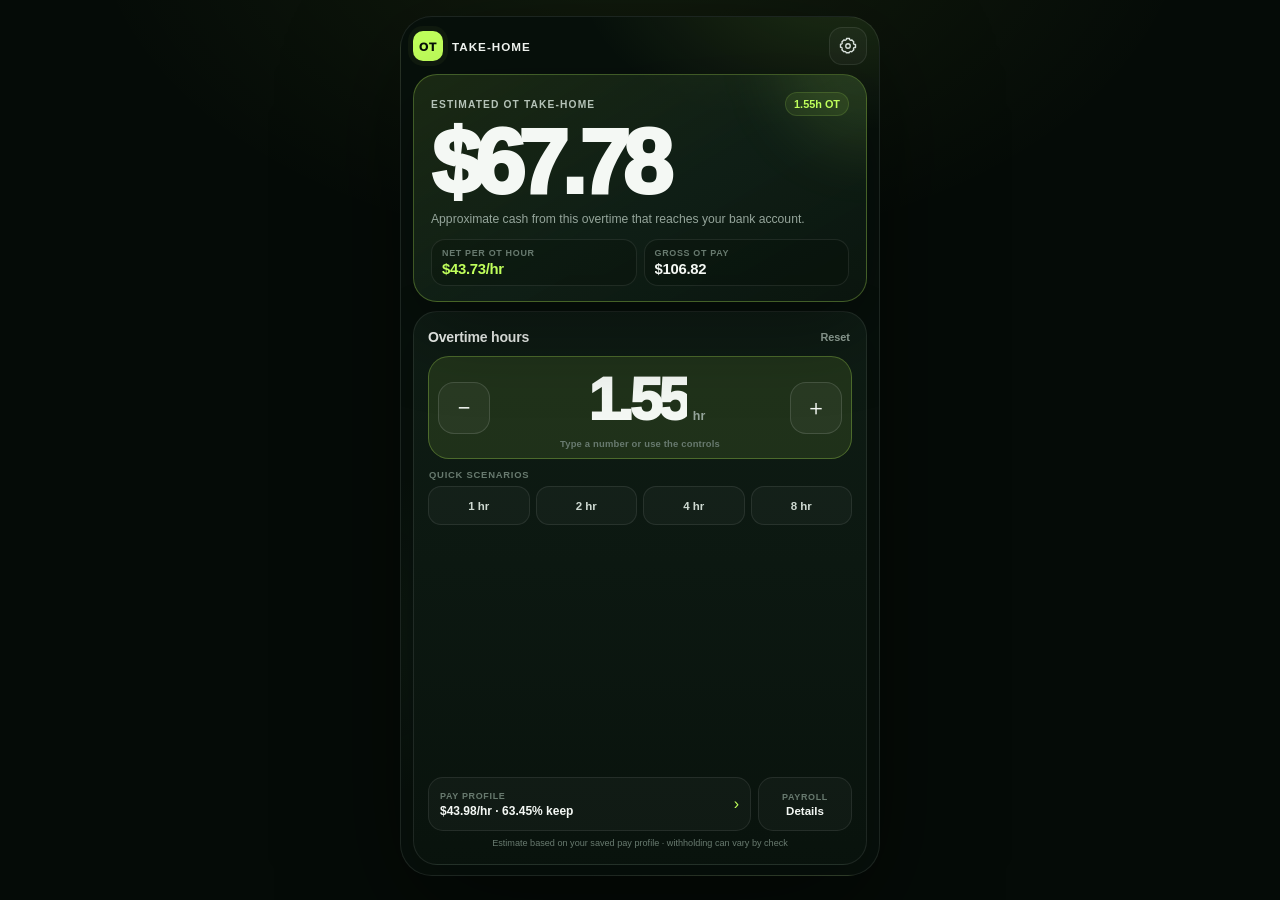
==== commit 2fb73684: "Refine OT calculator into focused mobile web app" ====
--- a/ot-calculator/index.html
+++ b/ot-calculator/index.html
@@ -2,102 +2,259 @@
 <html lang="en">
 <head>
   <meta charset="utf-8" />
-  <meta name="viewport" content="width=device-width, initial-scale=1, viewport-fit=cover, maximum-scale=1" />
+  <meta name="viewport" content="width=device-width, initial-scale=1, viewport-fit=cover" />
   <meta name="theme-color" content="#08110c" />
   <meta name="apple-mobile-web-app-capable" content="yes" />
   <meta name="apple-mobile-web-app-status-bar-style" content="black-translucent" />
   <title>OT Take‑Home</title>
   <style>
-    :root{color-scheme:dark;--bg:#08110c;--surface:#0d1912;--surface2:#101e16;--line:rgba(255,255,255,.085);--line2:rgba(184,255,79,.24);--text:#f4f8f4;--muted:#93a399;--muted2:#65766b;--accent:#b8ff4f;--shadow:0 22px 60px rgba(0,0,0,.34);font-family:Inter,ui-sans-serif,-apple-system,BlinkMacSystemFont,"SF Pro Display","Segoe UI",sans-serif}
-    *{box-sizing:border-box}html,body{margin:0;background:var(--bg);color:var(--text);-webkit-font-smoothing:antialiased}button,input{font:inherit}.app{width:min(1040px,100%);margin:0 auto;padding:18px;min-height:100dvh;background:radial-gradient(680px 380px at 100% -8%,rgba(184,255,79,.12),transparent 62%),var(--bg)}
-    .topbar{display:flex;align-items:center;justify-content:space-between;height:38px}.brand{display:flex;align-items:center;gap:9px;font-size:.74rem;font-weight:850;letter-spacing:.09em;text-transform:uppercase}.mark{width:30px;height:30px;border-radius:10px;background:var(--accent);color:#071008;display:grid;place-items:center;font-weight:950}.status{display:flex;align-items:center;gap:7px;color:var(--muted);font-size:.72rem}.dot{width:6px;height:6px;border-radius:50%;background:var(--accent);box-shadow:0 0 12px rgba(184,255,79,.7)}
-    .desktop-title{margin:26px 0 18px}.desktop-title h1{margin:0;font-size:clamp(2.5rem,7vw,5.2rem);line-height:.92;letter-spacing:-.06em}.desktop-title h1 span{color:var(--accent)}.desktop-title p{margin:12px 0 0;color:var(--muted);max-width:620px;line-height:1.5}
-    .workspace{display:grid;grid-template-columns:minmax(0,1.05fr) minmax(330px,.95fr);gap:16px}.card{background:linear-gradient(180deg,rgba(16,31,23,.97),rgba(10,20,14,.97));border:1px solid var(--line);border-radius:25px;box-shadow:var(--shadow)}
-    .result-card{padding:22px;position:sticky;top:16px}.eyebrow{font-size:.67rem;color:var(--muted2);font-weight:850;text-transform:uppercase;letter-spacing:.11em}.net-row{display:flex;align-items:flex-end;justify-content:space-between;gap:12px;margin-top:8px}.net-value{font-size:clamp(4rem,9vw,6rem);line-height:.88;letter-spacing:-.075em;font-weight:900;font-variant-numeric:tabular-nums}.net-side{text-align:right;padding-bottom:5px}.net-side strong{display:block;font-size:1.2rem;color:var(--accent)}.net-side span{font-size:.68rem;color:var(--muted)}.net-caption{margin:12px 0 0;color:var(--muted);font-size:.8rem;line-height:1.4}.mini-metrics{display:grid;grid-template-columns:repeat(3,1fr);gap:8px;margin-top:16px}.metric{border:1px solid var(--line);background:rgba(2,9,5,.26);border-radius:15px;padding:10px}.metric small{display:block;color:var(--muted2);font-size:.61rem;font-weight:760;text-transform:uppercase;letter-spacing:.07em;margin-bottom:5px}.metric strong{font-size:.95rem;font-variant-numeric:tabular-nums;letter-spacing:-.02em}
-    .controls{padding:20px}.section-label{display:flex;align-items:center;justify-content:space-between;margin-bottom:10px}.section-label strong{font-size:.95rem}.section-label span{font-size:.7rem;color:var(--muted)}.ot-box{border:1px solid var(--line2);background:linear-gradient(145deg,rgba(184,255,79,.09),rgba(184,255,79,.018));border-radius:21px;padding:14px}.ot-main{display:flex;align-items:end;justify-content:space-between;gap:12px}.ot-input{display:flex;align-items:baseline;gap:7px}.ot-input input{font-size:3.6rem;line-height:.9;font-weight:900;letter-spacing:-.065em}.unit{font-size:.85rem;color:var(--muted);font-weight:720}.quick{display:flex;gap:7px;flex-wrap:wrap;justify-content:flex-end}.quick button,.tool-button,.close-button{appearance:none;border:1px solid var(--line);background:rgba(255,255,255,.035);color:#dbe4dd;border-radius:999px;padding:8px 10px;cursor:pointer;font-size:.72rem;font-weight:800}.quick button:active,.tool-button:active{transform:scale(.97)}.quick button.primary{background:var(--accent);border-color:var(--accent);color:#081008}.settings{display:grid;grid-template-columns:repeat(4,1fr);gap:8px;margin-top:12px}.field{border:1px solid var(--line);background:rgba(2,9,5,.27);border-radius:15px;padding:9px 10px}.field label{display:block;color:var(--muted2);font-size:.59rem;font-weight:800;text-transform:uppercase;letter-spacing:.07em;margin-bottom:4px}.input-wrap{display:flex;align-items:baseline;gap:4px}.prefix,.suffix{color:var(--muted2);font-size:.73rem;font-weight:700}.field input{font-size:1.08rem;font-weight:780}.field.readonly{opacity:.75}.field.readonly input{color:#d0d9d2}.tools{display:flex;gap:8px;margin-top:12px}.tool-button{flex:1;border-radius:13px;padding:10px 12px;text-align:left;display:flex;align-items:center;justify-content:space-between}.tool-button span:last-child{color:var(--accent);font-size:1rem}
-    input{width:100%;min-width:0;border:0;outline:0;background:transparent;color:var(--text);padding:0;font-variant-numeric:tabular-nums}input::-webkit-outer-spin-button,input::-webkit-inner-spin-button{-webkit-appearance:none;margin:0}input[type=number]{-moz-appearance:textfield}.desktop-foot{text-align:center;color:var(--muted2);font-size:.68rem;margin:14px 0}
-    dialog{width:min(520px,calc(100% - 24px));border:1px solid var(--line);border-radius:24px;padding:0;background:#0d1912;color:var(--text);box-shadow:0 35px 100px rgba(0,0,0,.7)}dialog::backdrop{background:rgba(0,0,0,.66);backdrop-filter:blur(6px)}.sheet{padding:18px}.sheet-head{display:flex;align-items:center;justify-content:space-between;margin-bottom:14px}.sheet-head h2{font-size:1rem;margin:0;letter-spacing:-.02em}.close-button{width:34px;height:34px;padding:0;border-radius:50%;font-size:1rem}.adjust-grid{display:grid;grid-template-columns:1fr 1fr;gap:9px}.adjust-grid .wide{grid-column:1/-1}.formula{padding:13px;border-radius:14px;background:rgba(0,0,0,.2);color:#9baaa0;font-size:.78rem;line-height:1.6}.sheet-note{margin:10px 0 0;color:var(--muted2);font-size:.7rem;line-height:1.45}
-    @media(max-width:720px){html,body{width:100%;height:100%;overflow:hidden}.app{height:100dvh;min-height:0;padding:max(10px,env(safe-area-inset-top)) 12px max(9px,env(safe-area-inset-bottom));display:grid;grid-template-rows:36px minmax(0,1fr);gap:8px;overflow:hidden}.desktop-title,.desktop-foot{display:none}.topbar{height:36px}.status span:last-child{display:none}.workspace{display:grid;grid-template-columns:1fr;grid-template-rows:auto minmax(0,1fr);gap:8px;min-height:0}.result-card{position:relative;top:0;padding:13px 14px;border-radius:20px;box-shadow:none}.net-row{margin-top:4px}.net-value{font-size:clamp(3.65rem,17vw,5.1rem)}.net-side strong{font-size:1rem}.net-caption{display:none}.mini-metrics{margin-top:10px;gap:6px}.metric{padding:8px 9px;border-radius:13px}.metric small{font-size:.55rem;margin-bottom:3px}.metric strong{font-size:.82rem}.controls{padding:12px 13px;border-radius:20px;box-shadow:none;display:flex;flex-direction:column;min-height:0}.section-label{margin-bottom:7px}.section-label strong{font-size:.82rem}.section-label span{font-size:.62rem}.ot-box{padding:11px 12px;border-radius:18px}.ot-main{display:block}.ot-input input{font-size:clamp(3rem,15vw,4rem)}.quick{justify-content:flex-start;margin-top:9px;display:grid;grid-template-columns:repeat(4,1fr);gap:6px}.quick button{padding:8px 4px;font-size:.68rem}.settings{grid-template-columns:repeat(2,1fr);gap:6px;margin-top:8px}.field{padding:8px 9px;border-radius:13px}.field label{font-size:.54rem;margin-bottom:2px}.field input{font-size:.98rem}.tools{margin-top:auto;padding-top:8px;gap:6px}.tool-button{padding:9px 10px;font-size:.68rem}.tool-button span:last-child{font-size:.9rem}dialog{margin:auto auto max(8px,env(safe-area-inset-bottom));width:calc(100% - 16px);max-height:72dvh;border-radius:24px}.sheet{max-height:72dvh;overflow:auto}}
-    @media(max-width:720px) and (max-height:740px){.app{padding-top:max(7px,env(safe-area-inset-top));gap:5px}.workspace{gap:5px}.result-card{padding:9px 11px}.net-value{font-size:3.3rem}.mini-metrics{margin-top:7px}.metric{padding:6px 7px}.controls{padding:9px 10px}.ot-box{padding:8px 10px}.ot-input input{font-size:2.8rem}.quick{margin-top:7px}.quick button{padding:6px 3px}.settings{margin-top:6px}.field{padding:6px 8px}.tools{padding-top:6px}.tool-button{padding:7px 9px}}
+    :root{
+      color-scheme:dark;
+      --bg:#07100b;
+      --surface:#0d1912;
+      --surface-2:#112018;
+      --surface-3:#15251c;
+      --line:rgba(255,255,255,.085);
+      --line-strong:rgba(255,255,255,.13);
+      --text:#f4f8f4;
+      --muted:#95a59b;
+      --muted-2:#687a6f;
+      --accent:#c0ff5b;
+      --accent-soft:rgba(192,255,91,.10);
+      --accent-line:rgba(192,255,91,.28);
+      --shadow:0 28px 80px rgba(0,0,0,.34);
+      font-family:Inter,ui-sans-serif,-apple-system,BlinkMacSystemFont,"SF Pro Display","Segoe UI",sans-serif;
+    }
+    *{box-sizing:border-box}
+    html,body{width:100%;height:100%;margin:0;overflow:hidden;background:var(--bg);color:var(--text);-webkit-font-smoothing:antialiased;overscroll-behavior:none}
+    button,input{font:inherit}
+    button{-webkit-tap-highlight-color:transparent}
+    .app{
+      position:relative;
+      width:min(480px,100%);
+      height:100dvh;
+      margin:0 auto;
+      padding:max(10px,env(safe-area-inset-top)) 12px max(10px,env(safe-area-inset-bottom));
+      display:grid;
+      grid-template-rows:38px auto minmax(0,1fr);
+      gap:9px;
+      overflow:hidden;
+      background:
+        radial-gradient(420px 240px at 92% -4%,rgba(192,255,91,.13),transparent 62%),
+        radial-gradient(340px 260px at -18% 72%,rgba(48,102,69,.10),transparent 66%),
+        var(--bg);
+    }
+    .topbar{display:flex;align-items:center;justify-content:space-between;min-width:0}
+    .brand{display:flex;align-items:center;gap:9px;font-size:.73rem;font-weight:850;letter-spacing:.085em;text-transform:uppercase;white-space:nowrap}
+    .mark{width:30px;height:30px;border-radius:10px;background:var(--accent);color:#071008;display:grid;place-items:center;font-weight:950;box-shadow:0 0 0 5px rgba(192,255,91,.045)}
+    .icon-button{width:38px;height:38px;border:1px solid var(--line);background:rgba(255,255,255,.035);border-radius:13px;color:#dce5df;display:grid;place-items:center;cursor:pointer;padding:0}
+    .icon-button svg{width:18px;height:18px;stroke:currentColor}
+    .icon-button:active{transform:scale(.96)}
+    .icon-button:focus-visible,.step-button:focus-visible,.preset:focus-visible,.action-button:focus-visible,.close-button:focus-visible{outline:2px solid var(--accent);outline-offset:2px}
+
+    .result-card{
+      position:relative;
+      border:1px solid var(--accent-line);
+      border-radius:24px;
+      padding:17px 17px 15px;
+      overflow:hidden;
+      background:linear-gradient(150deg,rgba(192,255,91,.105),rgba(18,35,25,.78) 54%,rgba(11,22,15,.96));
+      box-shadow:var(--shadow);
+    }
+    .result-card:after{content:"";position:absolute;width:180px;height:180px;right:-92px;top:-106px;border-radius:50%;background:rgba(192,255,91,.11);filter:blur(30px);pointer-events:none}
+    .result-top{position:relative;z-index:1;display:flex;align-items:center;justify-content:space-between;gap:10px}
+    .eyebrow{font-size:.64rem;color:#b5c3b8;font-weight:850;text-transform:uppercase;letter-spacing:.11em}
+    .scenario{font-size:.68rem;color:var(--accent);font-weight:780;background:rgba(192,255,91,.08);border:1px solid rgba(192,255,91,.14);border-radius:999px;padding:5px 8px;white-space:nowrap}
+    .money{position:relative;z-index:1;margin-top:8px;font-size:clamp(4.15rem,18vw,5.65rem);line-height:.86;letter-spacing:-.078em;font-weight:920;font-variant-numeric:tabular-nums;white-space:nowrap}
+    .result-copy{position:relative;z-index:1;margin:9px 0 0;color:var(--muted);font-size:.76rem;line-height:1.35}
+    .support-row{position:relative;z-index:1;display:grid;grid-template-columns:1fr 1fr;gap:7px;margin-top:12px}
+    .support{border:1px solid var(--line);background:rgba(4,12,7,.26);border-radius:14px;padding:8px 10px;min-width:0}
+    .support small{display:block;color:var(--muted-2);font-size:.56rem;text-transform:uppercase;letter-spacing:.075em;font-weight:800;margin-bottom:3px}
+    .support strong{display:block;font-size:.93rem;letter-spacing:-.02em;font-variant-numeric:tabular-nums;white-space:nowrap;overflow:hidden;text-overflow:ellipsis}
+    .support.primary strong{color:var(--accent)}
+
+    .control-card{
+      min-height:0;
+      border:1px solid var(--line);
+      border-radius:24px;
+      padding:14px;
+      background:linear-gradient(180deg,rgba(15,29,21,.98),rgba(9,19,13,.98));
+      display:flex;
+      flex-direction:column;
+      box-shadow:0 18px 54px rgba(0,0,0,.24);
+    }
+    .control-head{display:flex;align-items:center;justify-content:space-between;gap:12px;margin-bottom:8px}
+    .control-head strong{font-size:.88rem;letter-spacing:-.015em}
+    .reset-button{border:0;background:transparent;color:var(--muted);padding:5px 2px;font-size:.68rem;font-weight:760;cursor:pointer}
+    .reset-button:active{color:var(--accent)}
+    .stepper{
+      display:grid;
+      grid-template-columns:52px minmax(0,1fr) 52px;
+      align-items:center;
+      gap:8px;
+      border:1px solid var(--accent-line);
+      background:var(--accent-soft);
+      border-radius:21px;
+      padding:9px;
+    }
+    .step-button{width:52px;height:52px;border:1px solid var(--line-strong);border-radius:16px;background:rgba(255,255,255,.045);color:var(--text);font-size:1.35rem;font-weight:500;cursor:pointer;display:grid;place-items:center}
+    .step-button:active{transform:scale(.96);background:rgba(192,255,91,.09)}
+    .ot-center{text-align:center;min-width:0}
+    .ot-input-wrap{display:flex;align-items:baseline;justify-content:center;gap:6px;min-width:0}
+    .ot-input-wrap input{width:112px;text-align:right;font-size:clamp(2.85rem,13vw,3.65rem);line-height:.9;font-weight:920;letter-spacing:-.065em}
+    .ot-unit{font-size:.78rem;color:var(--muted);font-weight:730}
+    .ot-helper{margin-top:5px;color:var(--muted-2);font-size:.59rem;font-weight:700;letter-spacing:.02em}
+    .preset-label{margin:10px 1px 6px;color:var(--muted-2);font-size:.59rem;font-weight:800;text-transform:uppercase;letter-spacing:.08em}
+    .presets{display:grid;grid-template-columns:repeat(4,1fr);gap:6px}
+    .preset{min-height:39px;border:1px solid var(--line);border-radius:13px;background:rgba(255,255,255,.03);color:#ced9d1;font-size:.72rem;font-weight:820;cursor:pointer}
+    .preset[aria-pressed="true"]{border-color:var(--accent-line);background:rgba(192,255,91,.11);color:var(--accent)}
+    .preset:active{transform:scale(.97)}
+
+    .profile-strip{
+      margin-top:auto;
+      padding-top:10px;
+      display:grid;
+      grid-template-columns:minmax(0,1fr) 94px;
+      gap:7px;
+    }
+    .action-button{min-width:0;min-height:54px;border:1px solid var(--line);border-radius:15px;background:rgba(255,255,255,.03);color:var(--text);padding:9px 11px;cursor:pointer;text-align:left;display:flex;align-items:center;justify-content:space-between;gap:9px}
+    .action-button:active{transform:scale(.985);background:rgba(255,255,255,.045)}
+    .action-copy{min-width:0}
+    .action-copy small{display:block;color:var(--muted-2);font-size:.56rem;font-weight:800;text-transform:uppercase;letter-spacing:.075em;margin-bottom:3px}
+    .action-copy strong{display:block;font-size:.75rem;font-weight:780;white-space:nowrap;overflow:hidden;text-overflow:ellipsis}
+    .action-arrow{color:var(--accent);font-size:1rem;flex:none}
+    .action-button.details{justify-content:center;text-align:center;padding-inline:8px}
+    .action-button.details .action-copy strong{font-size:.72rem}
+    .estimate-note{text-align:center;color:var(--muted-2);font-size:.57rem;line-height:1.3;margin-top:7px}
+
+    input{min-width:0;border:0;outline:0;background:transparent;color:var(--text);padding:0;font-variant-numeric:tabular-nums}
+    input::-webkit-outer-spin-button,input::-webkit-inner-spin-button{-webkit-appearance:none;margin:0}
+    input[type=number]{-moz-appearance:textfield}
+
+    dialog{width:min(448px,calc(100% - 16px));max-height:min(76dvh,620px);margin:auto auto max(8px,env(safe-area-inset-bottom));border:1px solid var(--line-strong);border-radius:26px;padding:0;background:#0d1912;color:var(--text);box-shadow:0 38px 100px rgba(0,0,0,.72)}
+    dialog::backdrop{background:rgba(0,0,0,.66);backdrop-filter:blur(8px);-webkit-backdrop-filter:blur(8px)}
+    .sheet{max-height:min(76dvh,620px);overflow:auto;padding:17px;-webkit-overflow-scrolling:touch}
+    .sheet-handle{width:38px;height:4px;border-radius:999px;background:rgba(255,255,255,.14);margin:-5px auto 12px}
+    .sheet-head{display:flex;align-items:flex-start;justify-content:space-between;gap:14px;margin-bottom:14px}
+    .sheet-head h2{font-size:1.05rem;letter-spacing:-.025em;margin:0}
+    .sheet-head p{margin:4px 0 0;color:var(--muted);font-size:.7rem;line-height:1.35}
+    .close-button{width:34px;height:34px;border:1px solid var(--line);border-radius:50%;background:rgba(255,255,255,.035);color:var(--text);font-size:1.05rem;cursor:pointer;flex:none}
+    .sheet-grid{display:grid;grid-template-columns:1fr 1fr;gap:8px}
+    .field{border:1px solid var(--line);background:rgba(2,9,5,.29);border-radius:14px;padding:10px 11px;min-width:0}
+    .field.wide{grid-column:1/-1}
+    .field.readonly{opacity:.68}
+    .field label{display:block;color:var(--muted-2);font-size:.57rem;font-weight:800;text-transform:uppercase;letter-spacing:.075em;margin-bottom:4px}
+    .input-wrap{display:flex;align-items:baseline;gap:4px;min-width:0}
+    .prefix,.suffix{font-size:.72rem;color:var(--muted-2);font-weight:720;flex:none}
+    .field input{width:100%;font-size:1.08rem;font-weight:800}
+    .sheet-section{margin-top:14px;padding-top:13px;border-top:1px solid var(--line)}
+    .sheet-section-title{margin-bottom:8px;color:#c7d2ca;font-size:.68rem;font-weight:800;text-transform:uppercase;letter-spacing:.08em}
+    .breakdown-grid{display:grid;grid-template-columns:1fr 1fr;gap:8px;margin-bottom:10px}
+    .breakdown-stat{border:1px solid var(--line);border-radius:14px;padding:10px;background:rgba(2,9,5,.26)}
+    .breakdown-stat small{display:block;color:var(--muted-2);font-size:.56rem;text-transform:uppercase;letter-spacing:.07em;font-weight:800;margin-bottom:4px}
+    .breakdown-stat strong{font-size:.92rem;font-variant-numeric:tabular-nums}
+    .formula{padding:12px;border-radius:14px;background:rgba(0,0,0,.20);color:#9caaa1;font-size:.75rem;line-height:1.58}
+    .sheet-note{margin:10px 0 0;color:var(--muted-2);font-size:.66rem;line-height:1.45}
+
+    @media(min-width:721px){
+      body{background:radial-gradient(900px 560px at 50% -10%,rgba(192,255,91,.08),transparent 62%),#050b07}
+      .app{height:min(860px,calc(100dvh - 32px));margin-top:16px;margin-bottom:16px;border:1px solid var(--line);border-radius:32px;box-shadow:0 40px 120px rgba(0,0,0,.45)}
+    }
+    @media(max-height:740px){
+      .app{padding-top:max(7px,env(safe-area-inset-top));padding-bottom:max(7px,env(safe-area-inset-bottom));grid-template-rows:34px auto minmax(0,1fr);gap:6px}
+      .mark{width:28px;height:28px;border-radius:9px}.icon-button{width:34px;height:34px;border-radius:11px}
+      .result-card{padding:12px 14px 11px;border-radius:20px}.money{font-size:3.55rem;margin-top:5px}.result-copy{display:none}.support-row{margin-top:8px}.support{padding:6px 8px}
+      .control-card{padding:10px 11px;border-radius:20px}.control-head{margin-bottom:5px}.stepper{padding:6px;border-radius:17px;grid-template-columns:46px minmax(0,1fr) 46px}.step-button{width:46px;height:46px;border-radius:13px}.ot-input-wrap input{font-size:2.75rem}.ot-helper{margin-top:3px}.preset-label{margin-top:7px;margin-bottom:4px}.preset{min-height:34px}.profile-strip{padding-top:7px}.action-button{min-height:45px;padding:7px 9px}.estimate-note{margin-top:5px}
+    }
+    @media(max-height:620px){
+      .result-card{padding:10px 12px}.money{font-size:3rem}.support-row{margin-top:6px}.support{padding:5px 7px}.control-card{padding:8px 9px}.stepper{grid-template-columns:42px minmax(0,1fr) 42px}.step-button{width:42px;height:42px}.ot-input-wrap input{font-size:2.45rem}.preset-label{display:none}.presets{margin-top:6px}.preset{min-height:31px}.profile-strip{padding-top:5px}.action-button{min-height:40px}.estimate-note{display:none}
+    }
   </style>
 </head>
 <body>
   <main class="app">
-    <header class="topbar"><div class="brand"><div class="mark">OT</div><span>Take‑Home</span></div><div class="status"><i class="dot"></i><span>Live estimate</span></div></header>
-
-    <section class="desktop-title"><h1>Know what your OT is <span>actually worth.</span></h1><p>A fast paycheck-aware estimate of the overtime cash that should reach your bank account.</p></section>
-
-    <section class="workspace">
-      <aside class="card result-card" aria-live="polite">
-        <div class="eyebrow">Estimated extra take-home</div>
-        <div class="net-row">
-          <div class="net-value" id="netOtPay">$0.00</div>
-          <div class="net-side"><strong id="netEffective">$0.00/hr</strong><span>net per OT hour</span></div>
+    <header class="topbar">
+      <div class="brand"><div class="mark">OT</div><span>Take‑Home</span></div>
+      <button class="icon-button" type="button" data-open="profile" aria-label="Edit pay profile">
+        <svg viewBox="0 0 24 24" fill="none" stroke-width="1.8" stroke-linecap="round" stroke-linejoin="round" aria-hidden="true"><circle cx="12" cy="12" r="3"/><path d="M19.4 15a1.7 1.7 0 0 0 .34 1.88l.06.06-2.86 2.86-.06-.06A1.7 1.7 0 0 0 15 19.4a1.7 1.7 0 0 0-1 .6 1.7 1.7 0 0 0-.4 1.1V21h-4v-.1A1.7 1.7 0 0 0 8.6 19.4a1.7 1.7 0 0 0-1.88.34l-.06.06L3.8 16.94l.06-.06A1.7 1.7 0 0 0 4.2 15a1.7 1.7 0 0 0-.6-1A1.7 1.7 0 0 0 2.5 13.6H2v-4h.5A1.7 1.7 0 0 0 4.2 8.6a1.7 1.7 0 0 0-.34-1.88l-.06-.06L6.66 3.8l.06.06A1.7 1.7 0 0 0 8.6 4.2a1.7 1.7 0 0 0 1-.6A1.7 1.7 0 0 0 10 2.5V2h4v.5a1.7 1.7 0 0 0 1 1.7 1.7 1.7 0 0 0 1.88-.34l.06-.06 2.86 2.86-.06.06A1.7 1.7 0 0 0 19.4 8.6a1.7 1.7 0 0 0 .6 1 1.7 1.7 0 0 0 1.1.4h.9v4h-.9a1.7 1.7 0 0 0-1.7 1Z"/></svg>
+      </button>
+    </header>
+
+    <section class="result-card" aria-live="polite">
+      <div class="result-top"><div class="eyebrow">Estimated OT take-home</div><div class="scenario" id="resultHours">1.55h OT</div></div>
+      <div class="money" id="netOtPay">$0.00</div>
+      <p class="result-copy">Approximate cash from this overtime that reaches your bank account.</p>
+      <div class="support-row">
+        <div class="support primary"><small>Net per OT hour</small><strong id="netEffective">$0.00/hr</strong></div>
+        <div class="support"><small>Gross OT pay</small><strong id="grossOtPay">$0.00</strong></div>
+      </div>
+    </section>
+
+    <section class="control-card" aria-label="Overtime calculator">
+      <div class="control-head"><strong>Overtime hours</strong><button class="reset-button" type="button" data-ot-set="0">Reset</button></div>
+      <div class="stepper">
+        <button class="step-button" type="button" data-ot-add="-0.5" aria-label="Subtract half an overtime hour">−</button>
+        <div class="ot-center">
+          <div class="ot-input-wrap"><input id="otHours" aria-label="Overtime hours" type="number" inputmode="decimal" min="0" step="0.25" value="1.55"><span class="ot-unit">hr</span></div>
+          <div class="ot-helper">Type a number or use the controls</div>
         </div>
-        <p class="net-caption">Your estimated overtime cash after your usual taxes and deductions.</p>
-        <div class="mini-metrics">
-          <div class="metric"><small>Gross OT</small><strong id="grossOtPay">$0.00</strong></div>
-          <div class="metric"><small>Keep rate</small><strong id="keepRate">63.45%</strong></div>
-          <div class="metric"><small>Blended rate</small><strong id="blended">$0.00/hr</strong></div>
+        <button class="step-button" type="button" data-ot-add="0.5" aria-label="Add half an overtime hour">＋</button>
+      </div>
+
+      <div class="preset-label">Quick scenarios</div>
+      <div class="presets" aria-label="Overtime hour presets">
+        <button class="preset" type="button" data-ot-set="1" aria-pressed="false">1 hr</button>
+        <button class="preset" type="button" data-ot-set="2" aria-pressed="false">2 hr</button>
+        <button class="preset" type="button" data-ot-set="4" aria-pressed="false">4 hr</button>
+        <button class="preset" type="button" data-ot-set="8" aria-pressed="false">8 hr</button>
+      </div>
+
+      <div class="profile-strip">
+        <button class="action-button" type="button" data-open="profile">
+          <span class="action-copy"><small>Pay profile</small><strong id="profileSummary">$43.98/hr · 63.45% keep</strong></span><span class="action-arrow">›</span>
+        </button>
+        <button class="action-button details" type="button" data-open="breakdown"><span class="action-copy"><small>Payroll</small><strong>Details</strong></span></button>
+      </div>
+      <div class="estimate-note">Estimate based on your saved pay profile · withholding can vary by check</div>
+    </section>
+  </main>
+
+  <dialog id="profile">
+    <div class="sheet">
+      <div class="sheet-handle"></div>
+      <div class="sheet-head"><div><h2>Pay profile</h2><p>These numbers shape every OT estimate.</p></div><button class="close-button" type="button" data-close aria-label="Close pay profile">×</button></div>
+      <div class="sheet-grid">
+        <div class="field"><label for="base">Base hourly rate</label><div class="input-wrap"><span class="prefix">$</span><input id="base" type="number" inputmode="decimal" min="0" step="0.01" value="43.98"></div></div>
+        <div class="field"><label for="takeHomeRate">Keep after deductions</label><div class="input-wrap"><input id="takeHomeRate" type="number" inputmode="decimal" min="0" max="100" step="0.01" value="63.45"><span class="suffix">%</span></div></div>
+        <div class="field"><label for="regularHours">Regular hours</label><div class="input-wrap"><input id="regularHours" type="number" inputmode="decimal" min="0" step="0.01" value="34.01"><span class="suffix">hr</span></div></div>
+        <div class="field readonly"><label for="worked">Total hours · auto</label><div class="input-wrap"><input id="worked" type="number" inputmode="decimal" min="0" step="0.01" value="35.56" readonly aria-readonly="true"><span class="suffix">hr</span></div></div>
+      </div>
+
+      <div class="sheet-section">
+        <div class="sheet-section-title">Included pay this week</div>
+        <div class="sheet-grid">
+          <div class="field"><label for="upsell">Upsell / incentive</label><div class="input-wrap"><span class="prefix">$</span><input id="upsell" type="number" inputmode="decimal" min="0" step="0.01" value="185"></div></div>
+          <div class="field"><label for="shift">Shift differential</label><div class="input-wrap"><span class="prefix">$</span><input id="shift" type="number" inputmode="decimal" min="0" step="0.01" value="24.42"></div></div>
+          <div class="field wide"><label for="other">Other includable pay</label><div class="input-wrap"><span class="prefix">$</span><input id="other" type="number" inputmode="decimal" min="0" step="0.01" value="0"></div></div>
         </div>
-      </aside>
-
-      <section class="card controls" aria-label="Overtime calculator controls">
-        <div class="section-label"><strong>How much OT?</strong><span>Change this first</span></div>
-        <div class="ot-box">
-          <div class="ot-main">
-            <div class="ot-input"><input id="otHours" aria-label="Overtime hours" type="number" inputmode="decimal" min="0" step="0.01" value="1.55"><span class="unit">hours</span></div>
-            <div class="quick" aria-label="Quick overtime controls">
-              <button type="button" data-ot-add="1">+1</button>
-              <button type="button" data-ot-add="2">+2</button>
-              <button type="button" data-ot-add="4">+4</button>
-              <button class="primary" type="button" data-ot-set="0">Clear</button>
-            </div>
-          </div>
-        </div>
-
-        <div class="settings" aria-label="Usual pay settings">
-          <div class="field"><label for="base">Hourly rate</label><div class="input-wrap"><span class="prefix">$</span><input id="base" type="number" inputmode="decimal" min="0" step="0.01" value="43.98"></div></div>
-          <div class="field"><label for="takeHomeRate">Keep after deductions</label><div class="input-wrap"><input id="takeHomeRate" type="number" inputmode="decimal" min="0" max="100" step="0.01" value="63.45"><span class="suffix">%</span></div></div>
-          <div class="field"><label for="regularHours">Regular hours</label><div class="input-wrap"><input id="regularHours" type="number" inputmode="decimal" min="0" step="0.01" value="34.01"><span class="suffix">hr</span></div></div>
-          <div class="field readonly"><label for="worked">Total hours · auto</label><div class="input-wrap"><input id="worked" type="number" inputmode="decimal" min="0" step="0.01" value="35.56" readonly aria-readonly="true"><span class="suffix">hr</span></div></div>
-        </div>
-
-        <div class="tools">
-          <button class="tool-button" type="button" data-open="adjustments"><span>Pay adjustments</span><span>＋</span></button>
-          <button class="tool-button" type="button" data-open="breakdown"><span>Calculation</span><span>↗</span></button>
-        </div>
-      </section>
-    </section>
-
-    <footer class="desktop-foot">Estimate only · actual withholding can vary by paycheck.</footer>
-  </main>
-
-  <dialog id="adjustments">
-    <div class="sheet">
-      <div class="sheet-head"><h2>Pay adjustments</h2><button class="close-button" type="button" data-close aria-label="Close">×</button></div>
-      <div class="adjust-grid">
-        <div class="field"><label for="upsell">Upsell / incentive</label><div class="input-wrap"><span class="prefix">$</span><input id="upsell" type="number" inputmode="decimal" min="0" step="0.01" value="185"></div></div>
-        <div class="field"><label for="shift">Shift differential</label><div class="input-wrap"><span class="prefix">$</span><input id="shift" type="number" inputmode="decimal" min="0" step="0.01" value="24.42"></div></div>
-        <div class="field wide"><label for="other">Other includable pay</label><div class="input-wrap"><span class="prefix">$</span><input id="other" type="number" inputmode="decimal" min="0" step="0.01" value="0"></div></div>
-      </div>
-      <p class="sheet-note">These can affect the blended regular rate used to calculate the overtime premium.</p>
+      </div>
+      <p class="sheet-note">Your default take-home percentage is an estimate calibrated from prior paycheck examples, not a guaranteed marginal withholding rate.</p>
     </div>
   </dialog>
 
   <dialog id="breakdown">
     <div class="sheet">
-      <div class="sheet-head"><h2>How the estimate works</h2><button class="close-button" type="button" data-close aria-label="Close">×</button></div>
+      <div class="sheet-handle"></div>
+      <div class="sheet-head"><div><h2>Payroll details</h2><p>The numbers behind the take-home estimate.</p></div><button class="close-button" type="button" data-close aria-label="Close payroll details">×</button></div>
+      <div class="breakdown-grid">
+        <div class="breakdown-stat"><small>Blended regular rate</small><strong id="blended">$0.00/hr</strong></div>
+        <div class="breakdown-stat"><small>Keep rate</small><strong id="keepRate">63.45%</strong></div>
+      </div>
       <div class="formula" id="formula"></div>
-      <p class="sheet-note">This is a paycheck estimate, not a payroll guarantee. Actual withholding can vary from check to check.</p>
+      <p class="sheet-note">Estimate only. Actual taxes, withholding, and deductions can differ from paycheck to paycheck.</p>
     </div>
   </dialog>
 
   <script type="module" src="./calculator.mjs"></script>
-  <script>
-    document.querySelectorAll('[data-open]').forEach(button=>button.addEventListener('click',()=>document.getElementById(button.dataset.open)?.showModal()));
-    document.querySelectorAll('[data-close]').forEach(button=>button.addEventListener('click',()=>button.closest('dialog')?.close()));
-    document.querySelectorAll('dialog').forEach(dialog=>dialog.addEventListener('click',event=>{if(event.target===dialog) dialog.close()}));
-  </script>
 </body>
 </html>
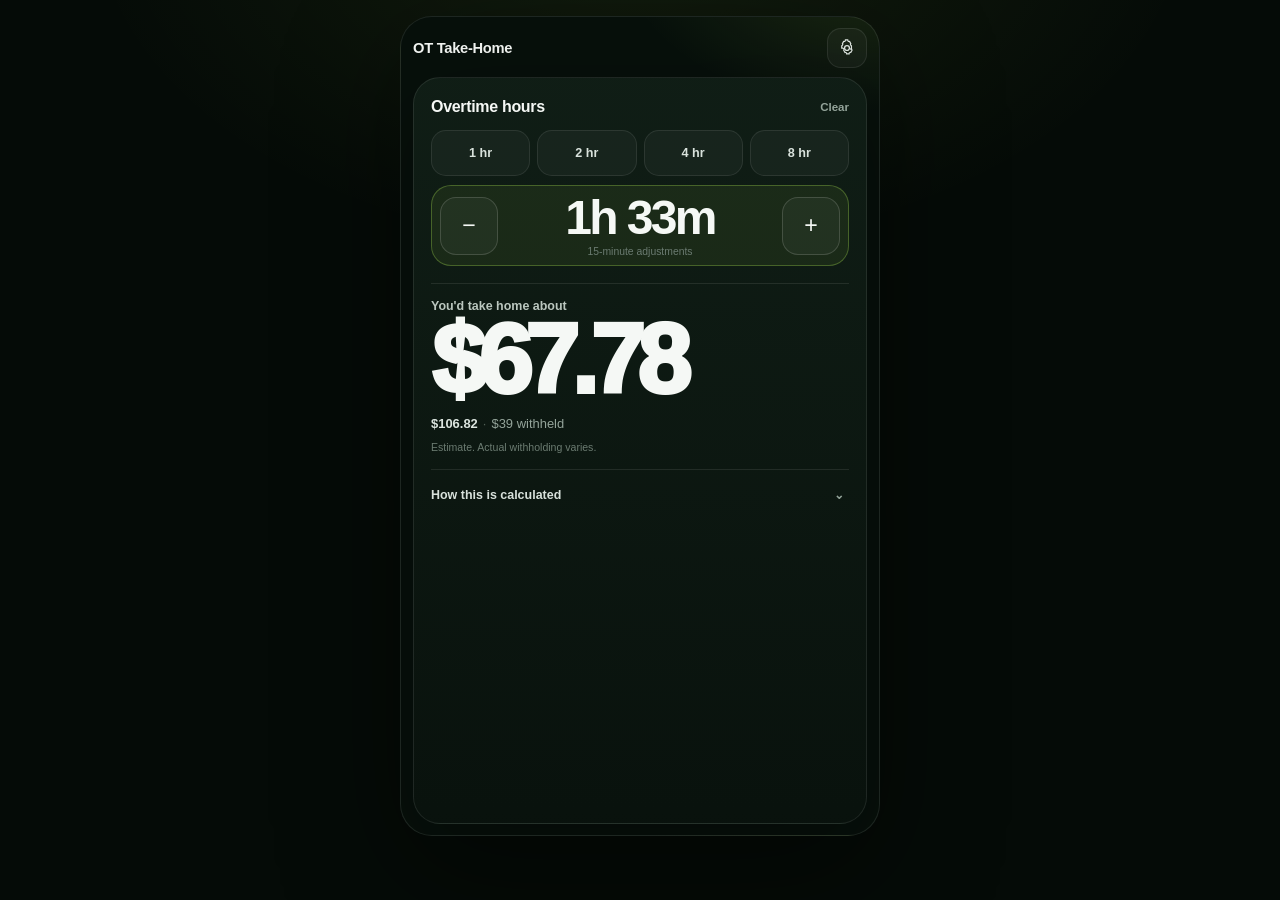
==== commit 0f116171: "Simplify OT calculator to one question and one answer" ====
--- a/ot-calculator/index.html
+++ b/ot-calculator/index.html
@@ -3,255 +3,227 @@
 <head>
   <meta charset="utf-8" />
   <meta name="viewport" content="width=device-width, initial-scale=1, viewport-fit=cover" />
-  <meta name="theme-color" content="#08110c" />
+  <meta name="theme-color" content="#07100b" />
   <meta name="apple-mobile-web-app-capable" content="yes" />
   <meta name="apple-mobile-web-app-status-bar-style" content="black-translucent" />
-  <title>OT Take‑Home</title>
+  <title>OT Take-Home</title>
   <style>
     :root{
       color-scheme:dark;
       --bg:#07100b;
       --surface:#0d1912;
-      --surface-2:#112018;
-      --surface-3:#15251c;
-      --line:rgba(255,255,255,.085);
-      --line-strong:rgba(255,255,255,.13);
-      --text:#f4f8f4;
-      --muted:#95a59b;
-      --muted-2:#687a6f;
+      --surface-2:#122019;
+      --line:rgba(255,255,255,.09);
+      --line-strong:rgba(255,255,255,.15);
+      --text:#f5f8f5;
+      --muted:#94a49a;
+      --muted-2:#6b7b71;
       --accent:#c0ff5b;
       --accent-soft:rgba(192,255,91,.10);
-      --accent-line:rgba(192,255,91,.28);
-      --shadow:0 28px 80px rgba(0,0,0,.34);
+      --accent-line:rgba(192,255,91,.27);
+      --shadow:0 28px 90px rgba(0,0,0,.36);
       font-family:Inter,ui-sans-serif,-apple-system,BlinkMacSystemFont,"SF Pro Display","Segoe UI",sans-serif;
     }
     *{box-sizing:border-box}
     html,body{width:100%;height:100%;margin:0;overflow:hidden;background:var(--bg);color:var(--text);-webkit-font-smoothing:antialiased;overscroll-behavior:none}
     button,input{font:inherit}
     button{-webkit-tap-highlight-color:transparent}
+    input{min-width:0;border:0;outline:0;background:transparent;color:var(--text);padding:0;font-variant-numeric:tabular-nums}
+    input::-webkit-outer-spin-button,input::-webkit-inner-spin-button{-webkit-appearance:none;margin:0}
+    input[type=number]{-moz-appearance:textfield}
+    .sr-only{position:absolute!important;width:1px!important;height:1px!important;padding:0!important;margin:-1px!important;overflow:hidden!important;clip:rect(0,0,0,0)!important;white-space:nowrap!important;border:0!important}
+
     .app{
-      position:relative;
       width:min(480px,100%);
       height:100dvh;
       margin:0 auto;
-      padding:max(10px,env(safe-area-inset-top)) 12px max(10px,env(safe-area-inset-bottom));
+      padding:max(11px,env(safe-area-inset-top)) 12px max(11px,env(safe-area-inset-bottom));
       display:grid;
-      grid-template-rows:38px auto minmax(0,1fr);
+      grid-template-rows:40px minmax(0,1fr);
       gap:9px;
       overflow:hidden;
       background:
-        radial-gradient(420px 240px at 92% -4%,rgba(192,255,91,.13),transparent 62%),
-        radial-gradient(340px 260px at -18% 72%,rgba(48,102,69,.10),transparent 66%),
+        radial-gradient(420px 260px at 100% -8%,rgba(192,255,91,.12),transparent 62%),
         var(--bg);
     }
-    .topbar{display:flex;align-items:center;justify-content:space-between;min-width:0}
-    .brand{display:flex;align-items:center;gap:9px;font-size:.73rem;font-weight:850;letter-spacing:.085em;text-transform:uppercase;white-space:nowrap}
-    .mark{width:30px;height:30px;border-radius:10px;background:var(--accent);color:#071008;display:grid;place-items:center;font-weight:950;box-shadow:0 0 0 5px rgba(192,255,91,.045)}
-    .icon-button{width:38px;height:38px;border:1px solid var(--line);background:rgba(255,255,255,.035);border-radius:13px;color:#dce5df;display:grid;place-items:center;cursor:pointer;padding:0}
-    .icon-button svg{width:18px;height:18px;stroke:currentColor}
-    .icon-button:active{transform:scale(.96)}
-    .icon-button:focus-visible,.step-button:focus-visible,.preset:focus-visible,.action-button:focus-visible,.close-button:focus-visible{outline:2px solid var(--accent);outline-offset:2px}
-
-    .result-card{
-      position:relative;
-      border:1px solid var(--accent-line);
-      border-radius:24px;
-      padding:17px 17px 15px;
-      overflow:hidden;
-      background:linear-gradient(150deg,rgba(192,255,91,.105),rgba(18,35,25,.78) 54%,rgba(11,22,15,.96));
+    .topbar{display:flex;align-items:center;justify-content:space-between;gap:12px}
+    .brand{font-size:.92rem;font-weight:790;letter-spacing:-.02em}
+    .gear{width:40px;height:40px;border:1px solid var(--line);border-radius:14px;background:rgba(255,255,255,.035);color:#dfe6e1;display:grid;place-items:center;padding:0;cursor:pointer}
+    .gear svg{width:18px;height:18px;stroke:currentColor}
+    .gear:active{transform:scale(.96)}
+
+    .utility-card{
+      min-height:0;
+      overflow:auto;
+      scrollbar-width:none;
+      border:1px solid var(--line);
+      border-radius:27px;
+      padding:17px;
+      background:linear-gradient(180deg,rgba(16,30,22,.98),rgba(9,18,13,.99));
       box-shadow:var(--shadow);
     }
-    .result-card:after{content:"";position:absolute;width:180px;height:180px;right:-92px;top:-106px;border-radius:50%;background:rgba(192,255,91,.11);filter:blur(30px);pointer-events:none}
-    .result-top{position:relative;z-index:1;display:flex;align-items:center;justify-content:space-between;gap:10px}
-    .eyebrow{font-size:.64rem;color:#b5c3b8;font-weight:850;text-transform:uppercase;letter-spacing:.11em}
-    .scenario{font-size:.68rem;color:var(--accent);font-weight:780;background:rgba(192,255,91,.08);border:1px solid rgba(192,255,91,.14);border-radius:999px;padding:5px 8px;white-space:nowrap}
-    .money{position:relative;z-index:1;margin-top:8px;font-size:clamp(4.15rem,18vw,5.65rem);line-height:.86;letter-spacing:-.078em;font-weight:920;font-variant-numeric:tabular-nums;white-space:nowrap}
-    .result-copy{position:relative;z-index:1;margin:9px 0 0;color:var(--muted);font-size:.76rem;line-height:1.35}
-    .support-row{position:relative;z-index:1;display:grid;grid-template-columns:1fr 1fr;gap:7px;margin-top:12px}
-    .support{border:1px solid var(--line);background:rgba(4,12,7,.26);border-radius:14px;padding:8px 10px;min-width:0}
-    .support small{display:block;color:var(--muted-2);font-size:.56rem;text-transform:uppercase;letter-spacing:.075em;font-weight:800;margin-bottom:3px}
-    .support strong{display:block;font-size:.93rem;letter-spacing:-.02em;font-variant-numeric:tabular-nums;white-space:nowrap;overflow:hidden;text-overflow:ellipsis}
-    .support.primary strong{color:var(--accent)}
-
-    .control-card{
-      min-height:0;
-      border:1px solid var(--line);
-      border-radius:24px;
-      padding:14px;
-      background:linear-gradient(180deg,rgba(15,29,21,.98),rgba(9,19,13,.98));
-      display:flex;
-      flex-direction:column;
-      box-shadow:0 18px 54px rgba(0,0,0,.24);
-    }
-    .control-head{display:flex;align-items:center;justify-content:space-between;gap:12px;margin-bottom:8px}
-    .control-head strong{font-size:.88rem;letter-spacing:-.015em}
-    .reset-button{border:0;background:transparent;color:var(--muted);padding:5px 2px;font-size:.68rem;font-weight:760;cursor:pointer}
-    .reset-button:active{color:var(--accent)}
-    .stepper{
-      display:grid;
-      grid-template-columns:52px minmax(0,1fr) 52px;
-      align-items:center;
-      gap:8px;
-      border:1px solid var(--accent-line);
-      background:var(--accent-soft);
-      border-radius:21px;
-      padding:9px;
-    }
-    .step-button{width:52px;height:52px;border:1px solid var(--line-strong);border-radius:16px;background:rgba(255,255,255,.045);color:var(--text);font-size:1.35rem;font-weight:500;cursor:pointer;display:grid;place-items:center}
+    .utility-card::-webkit-scrollbar{display:none}
+    .section-head{display:flex;align-items:center;justify-content:space-between;gap:12px;margin-bottom:11px}
+    .section-head h1{font-size:1rem;line-height:1.2;letter-spacing:-.02em;margin:0;font-weight:800}
+    .clear{border:0;background:transparent;color:var(--muted);font-size:.72rem;font-weight:720;padding:6px 0;cursor:pointer}
+    .clear:active{color:var(--accent)}
+
+    .presets{display:grid;grid-template-columns:repeat(4,1fr);gap:7px}
+    .preset{min-height:46px;border:1px solid var(--line);border-radius:15px;background:rgba(255,255,255,.035);color:#d9e2dc;font-size:.79rem;font-weight:800;cursor:pointer}
+    .preset[aria-pressed="true"]{border-color:var(--accent-line);background:var(--accent-soft);color:var(--accent)}
+    .preset:active{transform:scale(.97)}
+
+    .stepper{display:grid;grid-template-columns:58px minmax(0,1fr) 58px;align-items:center;gap:8px;margin-top:9px;padding:8px;border:1px solid var(--accent-line);border-radius:20px;background:rgba(192,255,91,.065)}
+    .step-button{width:58px;height:58px;border:1px solid var(--line-strong);border-radius:16px;background:rgba(255,255,255,.04);color:var(--text);display:grid;place-items:center;padding:0;font-size:1.45rem;font-weight:500;cursor:pointer}
     .step-button:active{transform:scale(.96);background:rgba(192,255,91,.09)}
-    .ot-center{text-align:center;min-width:0}
-    .ot-input-wrap{display:flex;align-items:baseline;justify-content:center;gap:6px;min-width:0}
-    .ot-input-wrap input{width:112px;text-align:right;font-size:clamp(2.85rem,13vw,3.65rem);line-height:.9;font-weight:920;letter-spacing:-.065em}
-    .ot-unit{font-size:.78rem;color:var(--muted);font-weight:730}
-    .ot-helper{margin-top:5px;color:var(--muted-2);font-size:.59rem;font-weight:700;letter-spacing:.02em}
-    .preset-label{margin:10px 1px 6px;color:var(--muted-2);font-size:.59rem;font-weight:800;text-transform:uppercase;letter-spacing:.08em}
-    .presets{display:grid;grid-template-columns:repeat(4,1fr);gap:6px}
-    .preset{min-height:39px;border:1px solid var(--line);border-radius:13px;background:rgba(255,255,255,.03);color:#ced9d1;font-size:.72rem;font-weight:820;cursor:pointer}
-    .preset[aria-pressed="true"]{border-color:var(--accent-line);background:rgba(192,255,91,.11);color:var(--accent)}
-    .preset:active{transform:scale(.97)}
-
-    .profile-strip{
-      margin-top:auto;
-      padding-top:10px;
-      display:grid;
-      grid-template-columns:minmax(0,1fr) 94px;
-      gap:7px;
-    }
-    .action-button{min-width:0;min-height:54px;border:1px solid var(--line);border-radius:15px;background:rgba(255,255,255,.03);color:var(--text);padding:9px 11px;cursor:pointer;text-align:left;display:flex;align-items:center;justify-content:space-between;gap:9px}
-    .action-button:active{transform:scale(.985);background:rgba(255,255,255,.045)}
-    .action-copy{min-width:0}
-    .action-copy small{display:block;color:var(--muted-2);font-size:.56rem;font-weight:800;text-transform:uppercase;letter-spacing:.075em;margin-bottom:3px}
-    .action-copy strong{display:block;font-size:.75rem;font-weight:780;white-space:nowrap;overflow:hidden;text-overflow:ellipsis}
-    .action-arrow{color:var(--accent);font-size:1rem;flex:none}
-    .action-button.details{justify-content:center;text-align:center;padding-inline:8px}
-    .action-button.details .action-copy strong{font-size:.72rem}
-    .estimate-note{text-align:center;color:var(--muted-2);font-size:.57rem;line-height:1.3;margin-top:7px}
-
-    input{min-width:0;border:0;outline:0;background:transparent;color:var(--text);padding:0;font-variant-numeric:tabular-nums}
-    input::-webkit-outer-spin-button,input::-webkit-inner-spin-button{-webkit-appearance:none;margin:0}
-    input[type=number]{-moz-appearance:textfield}
-
-    dialog{width:min(448px,calc(100% - 16px));max-height:min(76dvh,620px);margin:auto auto max(8px,env(safe-area-inset-bottom));border:1px solid var(--line-strong);border-radius:26px;padding:0;background:#0d1912;color:var(--text);box-shadow:0 38px 100px rgba(0,0,0,.72)}
+    .time-display{text-align:center;min-width:0}
+    .time-display strong{display:block;font-size:clamp(2.1rem,11vw,3rem);line-height:1;font-weight:900;letter-spacing:-.055em;font-variant-numeric:tabular-nums;white-space:nowrap}
+    .time-display span{display:block;margin-top:4px;color:var(--muted-2);font-size:.65rem}
+
+    .divider{height:1px;background:var(--line);margin:17px 0 15px}
+    .answer-label{font-size:.78rem;color:#bbc7bf;font-weight:700}
+    .money{margin-top:5px;font-size:clamp(4.7rem,21vw,6.1rem);line-height:.88;letter-spacing:-.08em;font-weight:930;font-variant-numeric:tabular-nums;white-space:nowrap}
+    .money .about{font-size:.78rem;color:var(--muted);font-weight:700;letter-spacing:0;vertical-align:top;margin-right:4px}
+    .secondary{margin-top:11px;color:var(--muted);font-size:.81rem;line-height:1.4;font-variant-numeric:tabular-nums}
+    .secondary strong{color:#dce5df;font-weight:760}
+    .secondary .sep{color:#4f5e54;margin:0 5px}
+    .estimate-note{margin:7px 0 0;color:var(--muted-2);font-size:.66rem;line-height:1.35}
+
+    .calculation{margin-top:15px;border-top:1px solid var(--line)}
+    .calculation summary{list-style:none;display:flex;align-items:center;justify-content:space-between;gap:10px;min-height:49px;color:#d8e1db;font-size:.78rem;font-weight:760;cursor:pointer}
+    .calculation summary::-webkit-details-marker{display:none}
+    .chevron{width:20px;height:20px;display:grid;place-items:center;color:var(--muted);transition:transform .18s ease}
+    .calculation[open] .chevron{transform:rotate(180deg)}
+    .calc-body{padding:1px 0 4px}
+    .calc-list{border:1px solid var(--line);border-radius:15px;overflow:hidden;background:rgba(2,9,5,.26)}
+    .calc-row{min-height:42px;display:flex;align-items:center;justify-content:space-between;gap:12px;padding:9px 11px;border-bottom:1px solid var(--line);font-size:.72rem;color:var(--muted)}
+    .calc-row:last-child{border-bottom:0}
+    .calc-row strong{color:#dfe7e1;font-size:.76rem;font-variant-numeric:tabular-nums;text-align:right}
+    .formula{margin:9px 2px 0;color:var(--muted-2);font-size:.67rem;line-height:1.45}
+    .settings-link{margin-top:9px;border:0;background:transparent;color:var(--accent);padding:4px 2px;font-size:.72rem;font-weight:760;cursor:pointer}
+
+    .gear:focus-visible,.preset:focus-visible,.step-button:focus-visible,.clear:focus-visible,.settings-link:focus-visible,.close-button:focus-visible{outline:2px solid var(--accent);outline-offset:2px}
+
+    dialog{width:min(448px,calc(100% - 16px));max-height:min(78dvh,650px);margin:auto auto max(8px,env(safe-area-inset-bottom));border:1px solid var(--line-strong);border-radius:26px;padding:0;background:#0d1912;color:var(--text);box-shadow:0 38px 100px rgba(0,0,0,.72)}
     dialog::backdrop{background:rgba(0,0,0,.66);backdrop-filter:blur(8px);-webkit-backdrop-filter:blur(8px)}
-    .sheet{max-height:min(76dvh,620px);overflow:auto;padding:17px;-webkit-overflow-scrolling:touch}
+    .sheet{max-height:min(78dvh,650px);overflow:auto;padding:17px;-webkit-overflow-scrolling:touch}
     .sheet-handle{width:38px;height:4px;border-radius:999px;background:rgba(255,255,255,.14);margin:-5px auto 12px}
     .sheet-head{display:flex;align-items:flex-start;justify-content:space-between;gap:14px;margin-bottom:14px}
     .sheet-head h2{font-size:1.05rem;letter-spacing:-.025em;margin:0}
     .sheet-head p{margin:4px 0 0;color:var(--muted);font-size:.7rem;line-height:1.35}
-    .close-button{width:34px;height:34px;border:1px solid var(--line);border-radius:50%;background:rgba(255,255,255,.035);color:var(--text);font-size:1.05rem;cursor:pointer;flex:none}
+    .close-button{width:36px;height:36px;border:1px solid var(--line);border-radius:50%;background:rgba(255,255,255,.035);color:var(--text);font-size:1.05rem;cursor:pointer;flex:none}
     .sheet-grid{display:grid;grid-template-columns:1fr 1fr;gap:8px}
     .field{border:1px solid var(--line);background:rgba(2,9,5,.29);border-radius:14px;padding:10px 11px;min-width:0}
     .field.wide{grid-column:1/-1}
     .field.readonly{opacity:.68}
-    .field label{display:block;color:var(--muted-2);font-size:.57rem;font-weight:800;text-transform:uppercase;letter-spacing:.075em;margin-bottom:4px}
+    .field label{display:block;color:var(--muted-2);font-size:.61rem;font-weight:760;margin-bottom:5px}
     .input-wrap{display:flex;align-items:baseline;gap:4px;min-width:0}
     .prefix,.suffix{font-size:.72rem;color:var(--muted-2);font-weight:720;flex:none}
     .field input{width:100%;font-size:1.08rem;font-weight:800}
     .sheet-section{margin-top:14px;padding-top:13px;border-top:1px solid var(--line)}
-    .sheet-section-title{margin-bottom:8px;color:#c7d2ca;font-size:.68rem;font-weight:800;text-transform:uppercase;letter-spacing:.08em}
-    .breakdown-grid{display:grid;grid-template-columns:1fr 1fr;gap:8px;margin-bottom:10px}
-    .breakdown-stat{border:1px solid var(--line);border-radius:14px;padding:10px;background:rgba(2,9,5,.26)}
-    .breakdown-stat small{display:block;color:var(--muted-2);font-size:.56rem;text-transform:uppercase;letter-spacing:.07em;font-weight:800;margin-bottom:4px}
-    .breakdown-stat strong{font-size:.92rem;font-variant-numeric:tabular-nums}
-    .formula{padding:12px;border-radius:14px;background:rgba(0,0,0,.20);color:#9caaa1;font-size:.75rem;line-height:1.58}
-    .sheet-note{margin:10px 0 0;color:var(--muted-2);font-size:.66rem;line-height:1.45}
+    .sheet-section-title{margin-bottom:9px;color:#cbd5ce;font-size:.72rem;font-weight:760}
+    .advanced-settings{border:0;margin:0;padding:0}
+    .advanced-settings summary{list-style:none;display:flex;align-items:center;justify-content:space-between;min-height:42px;color:#d2dcd5;font-size:.74rem;font-weight:740;cursor:pointer}
+    .advanced-settings summary::-webkit-details-marker{display:none}
+    .advanced-settings summary:after{content:"+";color:var(--muted);font-size:1rem}
+    .advanced-settings[open] summary:after{content:"−"}
+    .advanced-grid{margin-top:7px}
+    .sheet-note{margin:12px 0 0;color:var(--muted-2);font-size:.66rem;line-height:1.45}
 
     @media(min-width:721px){
       body{background:radial-gradient(900px 560px at 50% -10%,rgba(192,255,91,.08),transparent 62%),#050b07}
-      .app{height:min(860px,calc(100dvh - 32px));margin-top:16px;margin-bottom:16px;border:1px solid var(--line);border-radius:32px;box-shadow:0 40px 120px rgba(0,0,0,.45)}
-    }
-    @media(max-height:740px){
-      .app{padding-top:max(7px,env(safe-area-inset-top));padding-bottom:max(7px,env(safe-area-inset-bottom));grid-template-rows:34px auto minmax(0,1fr);gap:6px}
-      .mark{width:28px;height:28px;border-radius:9px}.icon-button{width:34px;height:34px;border-radius:11px}
-      .result-card{padding:12px 14px 11px;border-radius:20px}.money{font-size:3.55rem;margin-top:5px}.result-copy{display:none}.support-row{margin-top:8px}.support{padding:6px 8px}
-      .control-card{padding:10px 11px;border-radius:20px}.control-head{margin-bottom:5px}.stepper{padding:6px;border-radius:17px;grid-template-columns:46px minmax(0,1fr) 46px}.step-button{width:46px;height:46px;border-radius:13px}.ot-input-wrap input{font-size:2.75rem}.ot-helper{margin-top:3px}.preset-label{margin-top:7px;margin-bottom:4px}.preset{min-height:34px}.profile-strip{padding-top:7px}.action-button{min-height:45px;padding:7px 9px}.estimate-note{margin-top:5px}
-    }
-    @media(max-height:620px){
-      .result-card{padding:10px 12px}.money{font-size:3rem}.support-row{margin-top:6px}.support{padding:5px 7px}.control-card{padding:8px 9px}.stepper{grid-template-columns:42px minmax(0,1fr) 42px}.step-button{width:42px;height:42px}.ot-input-wrap input{font-size:2.45rem}.preset-label{display:none}.presets{margin-top:6px}.preset{min-height:31px}.profile-strip{padding-top:5px}.action-button{min-height:40px}.estimate-note{display:none}
+      .app{height:min(820px,calc(100dvh - 32px));margin-top:16px;margin-bottom:16px;border:1px solid var(--line);border-radius:32px;box-shadow:0 40px 120px rgba(0,0,0,.45)}
+    }
+    @media(max-height:720px){
+      .app{padding-top:max(7px,env(safe-area-inset-top));padding-bottom:max(7px,env(safe-area-inset-bottom));grid-template-rows:36px minmax(0,1fr);gap:6px}
+      .gear{width:36px;height:36px;border-radius:12px}.utility-card{padding:13px 14px;border-radius:22px}.section-head{margin-bottom:8px}.preset{min-height:40px}.stepper{grid-template-columns:50px minmax(0,1fr) 50px;padding:6px}.step-button{width:50px;height:50px}.time-display strong{font-size:2.25rem}.divider{margin:12px 0}.money{font-size:4rem}.secondary{margin-top:7px}.calculation{margin-top:10px}.calculation summary{min-height:43px}
+    }
+    @media(max-height:610px){
+      .presets{gap:5px}.preset{min-height:34px}.stepper{margin-top:6px;grid-template-columns:44px minmax(0,1fr) 44px}.step-button{width:44px;height:44px;border-radius:13px}.time-display strong{font-size:2rem}.time-display span{display:none}.divider{margin:9px 0}.money{font-size:3.45rem}.estimate-note{display:none}.calculation{margin-top:7px}.calculation summary{min-height:38px}
     }
   </style>
 </head>
 <body>
   <main class="app">
     <header class="topbar">
-      <div class="brand"><div class="mark">OT</div><span>Take‑Home</span></div>
-      <button class="icon-button" type="button" data-open="profile" aria-label="Edit pay profile">
-        <svg viewBox="0 0 24 24" fill="none" stroke-width="1.8" stroke-linecap="round" stroke-linejoin="round" aria-hidden="true"><circle cx="12" cy="12" r="3"/><path d="M19.4 15a1.7 1.7 0 0 0 .34 1.88l.06.06-2.86 2.86-.06-.06A1.7 1.7 0 0 0 15 19.4a1.7 1.7 0 0 0-1 .6 1.7 1.7 0 0 0-.4 1.1V21h-4v-.1A1.7 1.7 0 0 0 8.6 19.4a1.7 1.7 0 0 0-1.88.34l-.06.06L3.8 16.94l.06-.06A1.7 1.7 0 0 0 4.2 15a1.7 1.7 0 0 0-.6-1A1.7 1.7 0 0 0 2.5 13.6H2v-4h.5A1.7 1.7 0 0 0 4.2 8.6a1.7 1.7 0 0 0-.34-1.88l-.06-.06L6.66 3.8l.06.06A1.7 1.7 0 0 0 8.6 4.2a1.7 1.7 0 0 0 1-.6A1.7 1.7 0 0 0 10 2.5V2h4v.5a1.7 1.7 0 0 0 1 1.7 1.7 1.7 0 0 0 1.88-.34l.06-.06 2.86 2.86-.06.06A1.7 1.7 0 0 0 19.4 8.6a1.7 1.7 0 0 0 .6 1 1.7 1.7 0 0 0 1.1.4h.9v4h-.9a1.7 1.7 0 0 0-1.7 1Z"/></svg>
+      <div class="brand">OT Take-Home</div>
+      <button class="gear" type="button" data-open="profile" aria-label="Edit pay settings">
+        <svg viewBox="0 0 24 24" fill="none" stroke-width="1.8" stroke-linecap="round" stroke-linejoin="round" aria-hidden="true"><path d="M12 15.25A3.25 3.25 0 1 0 12 8.75a3.25 3.25 0 0 0 0 6.5Z"/><path d="M19.1 13.6a1.6 1.6 0 0 0 .32 1.77l.05.05-1.9 3.28-.07-.02a1.6 1.6 0 0 0-1.74.26l-.08.07a1.6 1.6 0 0 0-.52 1.72v.08h-3.79v-.08a1.6 1.6 0 0 0-.52-1.72l-.08-.07a1.6 1.6 0 0 0-1.74-.26l-.07.02-1.9-3.28.05-.05a1.6 1.6 0 0 0 .32-1.77l-.04-.1a1.6 1.6 0 0 0-1.23-1.18H4.2V8.54h.08A1.6 1.6 0 0 0 5.5 7.36l.04-.1a1.6 1.6 0 0 0-.32-1.77l-.05-.05 1.9-3.28.07.02a1.6 1.6 0 0 0 1.74-.26l.08-.07a1.6 1.6 0 0 0 .52-1.72V.05h3.79v.08a1.6 1.6 0 0 0 .52 1.72l.08.07a1.6 1.6 0 0 0 1.74.26l.07-.02 1.9 3.28-.05.05a1.6 1.6 0 0 0-.32 1.77l.04.1a1.6 1.6 0 0 0 1.23 1.18h.08v3.79h-.08a1.6 1.6 0 0 0-1.23 1.18l-.04.1Z" transform="scale(.9) translate(1.35 1.35)"/></svg>
       </button>
     </header>
 
-    <section class="result-card" aria-live="polite">
-      <div class="result-top"><div class="eyebrow">Estimated OT take-home</div><div class="scenario" id="resultHours">1.55h OT</div></div>
-      <div class="money" id="netOtPay">$0.00</div>
-      <p class="result-copy">Approximate cash from this overtime that reaches your bank account.</p>
-      <div class="support-row">
-        <div class="support primary"><small>Net per OT hour</small><strong id="netEffective">$0.00/hr</strong></div>
-        <div class="support"><small>Gross OT pay</small><strong id="grossOtPay">$0.00</strong></div>
-      </div>
-    </section>
-
-    <section class="control-card" aria-label="Overtime calculator">
-      <div class="control-head"><strong>Overtime hours</strong><button class="reset-button" type="button" data-ot-set="0">Reset</button></div>
-      <div class="stepper">
-        <button class="step-button" type="button" data-ot-add="-0.5" aria-label="Subtract half an overtime hour">−</button>
-        <div class="ot-center">
-          <div class="ot-input-wrap"><input id="otHours" aria-label="Overtime hours" type="number" inputmode="decimal" min="0" step="0.25" value="1.55"><span class="ot-unit">hr</span></div>
-          <div class="ot-helper">Type a number or use the controls</div>
-        </div>
-        <button class="step-button" type="button" data-ot-add="0.5" aria-label="Add half an overtime hour">＋</button>
-      </div>
-
-      <div class="preset-label">Quick scenarios</div>
-      <div class="presets" aria-label="Overtime hour presets">
+    <section class="utility-card" aria-label="Overtime take-home calculator">
+      <div class="section-head">
+        <h1>Overtime hours</h1>
+        <button class="clear" type="button" data-ot-set="0">Clear</button>
+      </div>
+
+      <div class="presets" aria-label="Common overtime amounts">
         <button class="preset" type="button" data-ot-set="1" aria-pressed="false">1 hr</button>
         <button class="preset" type="button" data-ot-set="2" aria-pressed="false">2 hr</button>
         <button class="preset" type="button" data-ot-set="4" aria-pressed="false">4 hr</button>
         <button class="preset" type="button" data-ot-set="8" aria-pressed="false">8 hr</button>
       </div>
 
-      <div class="profile-strip">
-        <button class="action-button" type="button" data-open="profile">
-          <span class="action-copy"><small>Pay profile</small><strong id="profileSummary">$43.98/hr · 63.45% keep</strong></span><span class="action-arrow">›</span>
-        </button>
-        <button class="action-button details" type="button" data-open="breakdown"><span class="action-copy"><small>Payroll</small><strong>Details</strong></span></button>
-      </div>
-      <div class="estimate-note">Estimate based on your saved pay profile · withholding can vary by check</div>
+      <div class="stepper" aria-label="Adjust overtime in fifteen minute increments">
+        <button class="step-button" type="button" data-ot-add="-0.25" aria-label="Subtract fifteen minutes">−</button>
+        <div class="time-display" aria-live="polite">
+          <strong id="timeDisplay">1h 33m</strong>
+          <span>15-minute adjustments</span>
+        </div>
+        <button class="step-button" type="button" data-ot-add="0.25" aria-label="Add fifteen minutes">+</button>
+      </div>
+      <input id="otHours" class="sr-only" type="number" min="0" step="0.01" value="1.55" aria-hidden="true" tabindex="-1" />
+
+      <div class="divider"></div>
+
+      <div class="answer-label">You'd take home about</div>
+      <div class="money" id="netOtPay">$68</div>
+      <div class="secondary"><strong id="grossOtPay">$107 gross</strong><span class="sep">·</span><span id="withheldPay">$39 withheld</span></div>
+      <p class="estimate-note">Estimate. Actual withholding varies.</p>
+
+      <details class="calculation" id="calculation">
+        <summary><span>How this is calculated</span><span class="chevron" aria-hidden="true">⌄</span></summary>
+        <div class="calc-body">
+          <div class="calc-list">
+            <div class="calc-row"><span>Gross overtime</span><strong id="grossOtPayDetailed">$106.82</strong></div>
+            <div class="calc-row"><span>Estimated withheld</span><strong id="withheldDetailed">$39.04</strong></div>
+            <div class="calc-row"><span>Net per overtime hour</span><strong id="netEffective">$43.73/hr</strong></div>
+            <div class="calc-row"><span>Blended regular rate</span><strong id="blended">$49.87/hr</strong></div>
+          </div>
+          <p class="formula" id="formula"></p>
+          <button class="settings-link" type="button" data-open="profile">Change pay settings →</button>
+        </div>
+      </details>
     </section>
   </main>
 
   <dialog id="profile">
     <div class="sheet">
-      <div class="sheet-handle"></div>
-      <div class="sheet-head"><div><h2>Pay profile</h2><p>These numbers shape every OT estimate.</p></div><button class="close-button" type="button" data-close aria-label="Close pay profile">×</button></div>
+      <div class="sheet-handle" aria-hidden="true"></div>
+      <div class="sheet-head">
+        <div><h2>Pay settings</h2><p>These assumptions shape the estimate.</p></div>
+        <button class="close-button" type="button" data-close aria-label="Close">×</button>
+      </div>
+
       <div class="sheet-grid">
-        <div class="field"><label for="base">Base hourly rate</label><div class="input-wrap"><span class="prefix">$</span><input id="base" type="number" inputmode="decimal" min="0" step="0.01" value="43.98"></div></div>
-        <div class="field"><label for="takeHomeRate">Keep after deductions</label><div class="input-wrap"><input id="takeHomeRate" type="number" inputmode="decimal" min="0" max="100" step="0.01" value="63.45"><span class="suffix">%</span></div></div>
+        <div class="field"><label for="base">Hourly rate</label><div class="input-wrap"><span class="prefix">$</span><input id="base" type="number" inputmode="decimal" min="0" step="0.01" value="43.98"></div></div>
+        <div class="field"><label for="takeHomeRate">Take-home rate</label><div class="input-wrap"><input id="takeHomeRate" type="number" inputmode="decimal" min="0" max="100" step="0.01" value="63.45"><span class="suffix">%</span></div></div>
         <div class="field"><label for="regularHours">Regular hours</label><div class="input-wrap"><input id="regularHours" type="number" inputmode="decimal" min="0" step="0.01" value="34.01"><span class="suffix">hr</span></div></div>
-        <div class="field readonly"><label for="worked">Total hours · auto</label><div class="input-wrap"><input id="worked" type="number" inputmode="decimal" min="0" step="0.01" value="35.56" readonly aria-readonly="true"><span class="suffix">hr</span></div></div>
+        <div class="field readonly"><label for="worked">Total hours</label><div class="input-wrap"><input id="worked" type="number" inputmode="decimal" min="0" step="0.01" value="35.56" readonly aria-readonly="true"><span class="suffix">hr</span></div></div>
       </div>
 
       <div class="sheet-section">
-        <div class="sheet-section-title">Included pay this week</div>
-        <div class="sheet-grid">
-          <div class="field"><label for="upsell">Upsell / incentive</label><div class="input-wrap"><span class="prefix">$</span><input id="upsell" type="number" inputmode="decimal" min="0" step="0.01" value="185"></div></div>
-          <div class="field"><label for="shift">Shift differential</label><div class="input-wrap"><span class="prefix">$</span><input id="shift" type="number" inputmode="decimal" min="0" step="0.01" value="24.42"></div></div>
-          <div class="field wide"><label for="other">Other includable pay</label><div class="input-wrap"><span class="prefix">$</span><input id="other" type="number" inputmode="decimal" min="0" step="0.01" value="0"></div></div>
-        </div>
-      </div>
-      <p class="sheet-note">Your default take-home percentage is an estimate calibrated from prior paycheck examples, not a guaranteed marginal withholding rate.</p>
-    </div>
-  </dialog>
-
-  <dialog id="breakdown">
-    <div class="sheet">
-      <div class="sheet-handle"></div>
-      <div class="sheet-head"><div><h2>Payroll details</h2><p>The numbers behind the take-home estimate.</p></div><button class="close-button" type="button" data-close aria-label="Close payroll details">×</button></div>
-      <div class="breakdown-grid">
-        <div class="breakdown-stat"><small>Blended regular rate</small><strong id="blended">$0.00/hr</strong></div>
-        <div class="breakdown-stat"><small>Keep rate</small><strong id="keepRate">63.45%</strong></div>
-      </div>
-      <div class="formula" id="formula"></div>
-      <p class="sheet-note">Estimate only. Actual taxes, withholding, and deductions can differ from paycheck to paycheck.</p>
+        <details class="advanced-settings">
+          <summary>Paycheck additions</summary>
+          <div class="sheet-grid advanced-grid">
+            <div class="field"><label for="upsell">Upsell / incentive</label><div class="input-wrap"><span class="prefix">$</span><input id="upsell" type="number" inputmode="decimal" min="0" step="0.01" value="185"></div></div>
+            <div class="field"><label for="shift">Shift differential</label><div class="input-wrap"><span class="prefix">$</span><input id="shift" type="number" inputmode="decimal" min="0" step="0.01" value="24.42"></div></div>
+            <div class="field wide"><label for="other">Other includable pay</label><div class="input-wrap"><span class="prefix">$</span><input id="other" type="number" inputmode="decimal" min="0" step="0.01" value="0"></div></div>
+          </div>
+        </details>
+      </div>
+      <p class="sheet-note">Your take-home rate is an estimate based on typical deductions, not an exact marginal tax rate.</p>
     </div>
   </dialog>
 
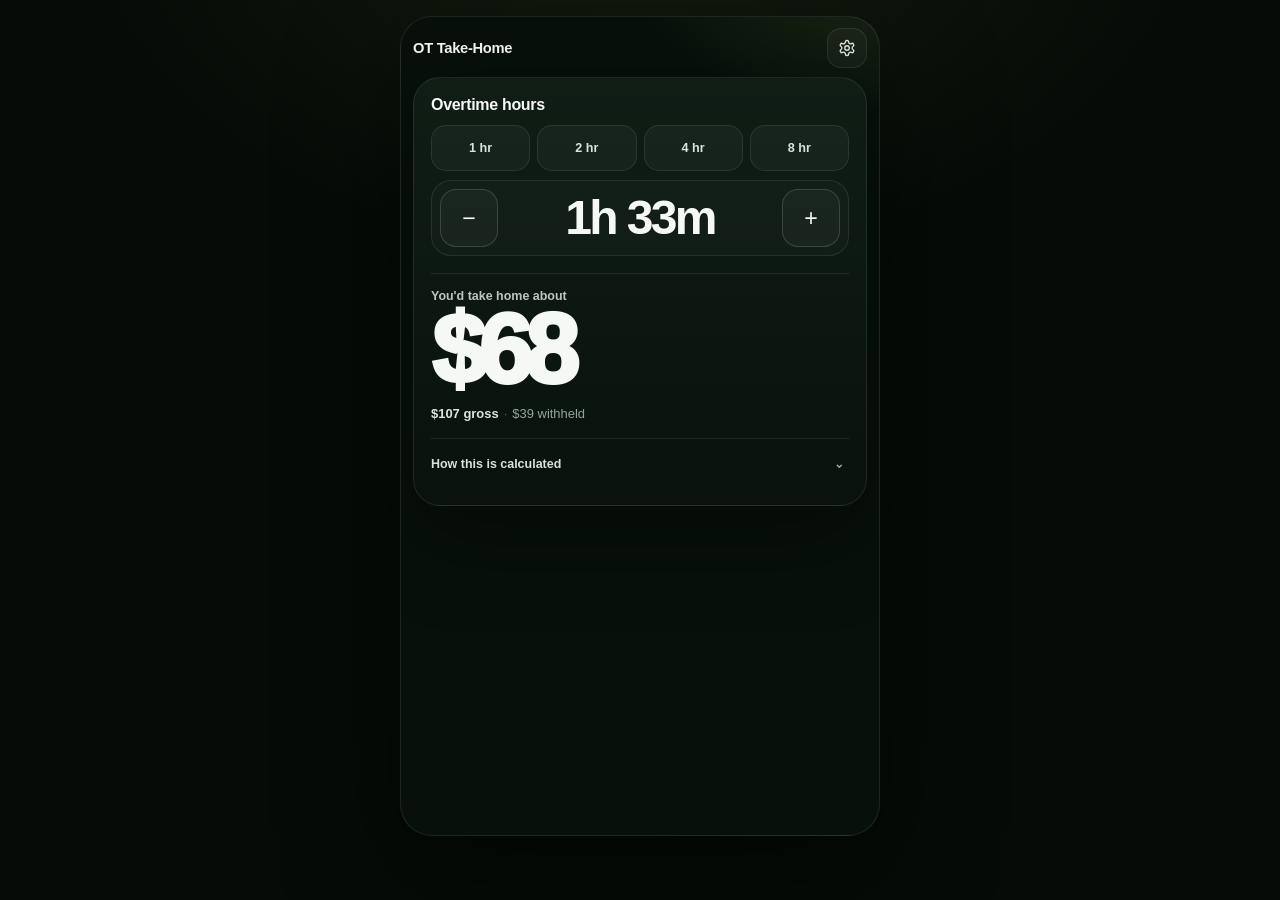
==== commit 21561963: "Trim OT calculator to final one-card layout" ====
--- a/ot-calculator/index.html
+++ b/ot-calculator/index.html
@@ -12,7 +12,6 @@
       color-scheme:dark;
       --bg:#07100b;
       --surface:#0d1912;
-      --surface-2:#122019;
       --line:rgba(255,255,255,.09);
       --line-strong:rgba(255,255,255,.15);
       --text:#f5f8f5;
@@ -21,7 +20,7 @@
       --accent:#c0ff5b;
       --accent-soft:rgba(192,255,91,.10);
       --accent-line:rgba(192,255,91,.27);
-      --shadow:0 28px 90px rgba(0,0,0,.36);
+      --shadow:0 28px 90px rgba(0,0,0,.34);
       font-family:Inter,ui-sans-serif,-apple-system,BlinkMacSystemFont,"SF Pro Display","Segoe UI",sans-serif;
     }
     *{box-sizing:border-box}
@@ -38,56 +37,46 @@
       height:100dvh;
       margin:0 auto;
       padding:max(11px,env(safe-area-inset-top)) 12px max(11px,env(safe-area-inset-bottom));
-      display:grid;
-      grid-template-rows:40px minmax(0,1fr);
+      display:flex;
+      flex-direction:column;
       gap:9px;
       overflow:hidden;
-      background:
-        radial-gradient(420px 260px at 100% -8%,rgba(192,255,91,.12),transparent 62%),
-        var(--bg);
-    }
-    .topbar{display:flex;align-items:center;justify-content:space-between;gap:12px}
+      background:radial-gradient(420px 260px at 100% -8%,rgba(192,255,91,.12),transparent 62%),var(--bg);
+    }
+    .topbar{height:40px;flex:none;display:flex;align-items:center;justify-content:space-between;gap:12px}
     .brand{font-size:.92rem;font-weight:790;letter-spacing:-.02em}
     .gear{width:40px;height:40px;border:1px solid var(--line);border-radius:14px;background:rgba(255,255,255,.035);color:#dfe6e1;display:grid;place-items:center;padding:0;cursor:pointer}
     .gear svg{width:18px;height:18px;stroke:currentColor}
     .gear:active{transform:scale(.96)}
 
     .utility-card{
-      min-height:0;
-      overflow:auto;
-      scrollbar-width:none;
+      flex:none;
       border:1px solid var(--line);
       border-radius:27px;
       padding:17px;
       background:linear-gradient(180deg,rgba(16,30,22,.98),rgba(9,18,13,.99));
       box-shadow:var(--shadow);
     }
-    .utility-card::-webkit-scrollbar{display:none}
-    .section-head{display:flex;align-items:center;justify-content:space-between;gap:12px;margin-bottom:11px}
+    .section-head{margin-bottom:11px}
     .section-head h1{font-size:1rem;line-height:1.2;letter-spacing:-.02em;margin:0;font-weight:800}
-    .clear{border:0;background:transparent;color:var(--muted);font-size:.72rem;font-weight:720;padding:6px 0;cursor:pointer}
-    .clear:active{color:var(--accent)}
 
     .presets{display:grid;grid-template-columns:repeat(4,1fr);gap:7px}
     .preset{min-height:46px;border:1px solid var(--line);border-radius:15px;background:rgba(255,255,255,.035);color:#d9e2dc;font-size:.79rem;font-weight:800;cursor:pointer}
     .preset[aria-pressed="true"]{border-color:var(--accent-line);background:var(--accent-soft);color:var(--accent)}
     .preset:active{transform:scale(.97)}
 
-    .stepper{display:grid;grid-template-columns:58px minmax(0,1fr) 58px;align-items:center;gap:8px;margin-top:9px;padding:8px;border:1px solid var(--accent-line);border-radius:20px;background:rgba(192,255,91,.065)}
-    .step-button{width:58px;height:58px;border:1px solid var(--line-strong);border-radius:16px;background:rgba(255,255,255,.04);color:var(--text);display:grid;place-items:center;padding:0;font-size:1.45rem;font-weight:500;cursor:pointer}
-    .step-button:active{transform:scale(.96);background:rgba(192,255,91,.09)}
+    .stepper{display:grid;grid-template-columns:58px minmax(0,1fr) 58px;align-items:center;gap:8px;margin-top:9px;padding:8px;border:1px solid var(--line);border-radius:20px;background:rgba(255,255,255,.018)}
+    .step-button{width:58px;height:58px;border:1px solid var(--line-strong);border-radius:16px;background:rgba(255,255,255,.035);color:var(--text);display:grid;place-items:center;padding:0;font-size:1.45rem;font-weight:500;cursor:pointer}
+    .step-button:active{transform:scale(.96);background:rgba(255,255,255,.065)}
     .time-display{text-align:center;min-width:0}
     .time-display strong{display:block;font-size:clamp(2.1rem,11vw,3rem);line-height:1;font-weight:900;letter-spacing:-.055em;font-variant-numeric:tabular-nums;white-space:nowrap}
-    .time-display span{display:block;margin-top:4px;color:var(--muted-2);font-size:.65rem}
 
     .divider{height:1px;background:var(--line);margin:17px 0 15px}
     .answer-label{font-size:.78rem;color:#bbc7bf;font-weight:700}
     .money{margin-top:5px;font-size:clamp(4.7rem,21vw,6.1rem);line-height:.88;letter-spacing:-.08em;font-weight:930;font-variant-numeric:tabular-nums;white-space:nowrap}
-    .money .about{font-size:.78rem;color:var(--muted);font-weight:700;letter-spacing:0;vertical-align:top;margin-right:4px}
     .secondary{margin-top:11px;color:var(--muted);font-size:.81rem;line-height:1.4;font-variant-numeric:tabular-nums}
     .secondary strong{color:#dce5df;font-weight:760}
     .secondary .sep{color:#4f5e54;margin:0 5px}
-    .estimate-note{margin:7px 0 0;color:var(--muted-2);font-size:.66rem;line-height:1.35}
 
     .calculation{margin-top:15px;border-top:1px solid var(--line)}
     .calculation summary{list-style:none;display:flex;align-items:center;justify-content:space-between;gap:10px;min-height:49px;color:#d8e1db;font-size:.78rem;font-weight:760;cursor:pointer}
@@ -99,10 +88,11 @@
     .calc-row{min-height:42px;display:flex;align-items:center;justify-content:space-between;gap:12px;padding:9px 11px;border-bottom:1px solid var(--line);font-size:.72rem;color:var(--muted)}
     .calc-row:last-child{border-bottom:0}
     .calc-row strong{color:#dfe7e1;font-size:.76rem;font-variant-numeric:tabular-nums;text-align:right}
-    .formula{margin:9px 2px 0;color:var(--muted-2);font-size:.67rem;line-height:1.45}
+    .formula,.calc-note{margin:9px 2px 0;color:var(--muted-2);font-size:.67rem;line-height:1.45}
+    .calc-note{margin-top:7px}
     .settings-link{margin-top:9px;border:0;background:transparent;color:var(--accent);padding:4px 2px;font-size:.72rem;font-weight:760;cursor:pointer}
 
-    .gear:focus-visible,.preset:focus-visible,.step-button:focus-visible,.clear:focus-visible,.settings-link:focus-visible,.close-button:focus-visible{outline:2px solid var(--accent);outline-offset:2px}
+    .gear:focus-visible,.preset:focus-visible,.step-button:focus-visible,.settings-link:focus-visible,.close-button:focus-visible{outline:2px solid var(--accent);outline-offset:2px}
 
     dialog{width:min(448px,calc(100% - 16px));max-height:min(78dvh,650px);margin:auto auto max(8px,env(safe-area-inset-bottom));border:1px solid var(--line-strong);border-radius:26px;padding:0;background:#0d1912;color:var(--text);box-shadow:0 38px 100px rgba(0,0,0,.72)}
     dialog::backdrop{background:rgba(0,0,0,.66);backdrop-filter:blur(8px);-webkit-backdrop-filter:blur(8px)}
@@ -121,7 +111,6 @@
     .prefix,.suffix{font-size:.72rem;color:var(--muted-2);font-weight:720;flex:none}
     .field input{width:100%;font-size:1.08rem;font-weight:800}
     .sheet-section{margin-top:14px;padding-top:13px;border-top:1px solid var(--line)}
-    .sheet-section-title{margin-bottom:9px;color:#cbd5ce;font-size:.72rem;font-weight:760}
     .advanced-settings{border:0;margin:0;padding:0}
     .advanced-settings summary{list-style:none;display:flex;align-items:center;justify-content:space-between;min-height:42px;color:#d2dcd5;font-size:.74rem;font-weight:740;cursor:pointer}
     .advanced-settings summary::-webkit-details-marker{display:none}
@@ -135,11 +124,11 @@
       .app{height:min(820px,calc(100dvh - 32px));margin-top:16px;margin-bottom:16px;border:1px solid var(--line);border-radius:32px;box-shadow:0 40px 120px rgba(0,0,0,.45)}
     }
     @media(max-height:720px){
-      .app{padding-top:max(7px,env(safe-area-inset-top));padding-bottom:max(7px,env(safe-area-inset-bottom));grid-template-rows:36px minmax(0,1fr);gap:6px}
-      .gear{width:36px;height:36px;border-radius:12px}.utility-card{padding:13px 14px;border-radius:22px}.section-head{margin-bottom:8px}.preset{min-height:40px}.stepper{grid-template-columns:50px minmax(0,1fr) 50px;padding:6px}.step-button{width:50px;height:50px}.time-display strong{font-size:2.25rem}.divider{margin:12px 0}.money{font-size:4rem}.secondary{margin-top:7px}.calculation{margin-top:10px}.calculation summary{min-height:43px}
+      .app{padding-top:max(7px,env(safe-area-inset-top));padding-bottom:max(7px,env(safe-area-inset-bottom));gap:6px}
+      .topbar{height:36px}.gear{width:36px;height:36px;border-radius:12px}.utility-card{padding:13px 14px;border-radius:22px}.section-head{margin-bottom:8px}.preset{min-height:40px}.stepper{grid-template-columns:50px minmax(0,1fr) 50px;padding:6px}.step-button{width:50px;height:50px}.time-display strong{font-size:2.25rem}.divider{margin:12px 0}.money{font-size:4rem}.secondary{margin-top:7px}.calculation{margin-top:10px}.calculation summary{min-height:43px}
     }
     @media(max-height:610px){
-      .presets{gap:5px}.preset{min-height:34px}.stepper{margin-top:6px;grid-template-columns:44px minmax(0,1fr) 44px}.step-button{width:44px;height:44px;border-radius:13px}.time-display strong{font-size:2rem}.time-display span{display:none}.divider{margin:9px 0}.money{font-size:3.45rem}.estimate-note{display:none}.calculation{margin-top:7px}.calculation summary{min-height:38px}
+      .presets{gap:5px}.preset{min-height:34px}.stepper{margin-top:6px;grid-template-columns:44px minmax(0,1fr) 44px}.step-button{width:44px;height:44px;border-radius:13px}.time-display strong{font-size:2rem}.divider{margin:9px 0}.money{font-size:3.45rem}.calculation{margin-top:7px}.calculation summary{min-height:38px}
     }
   </style>
 </head>
@@ -148,15 +137,15 @@
     <header class="topbar">
       <div class="brand">OT Take-Home</div>
       <button class="gear" type="button" data-open="profile" aria-label="Edit pay settings">
-        <svg viewBox="0 0 24 24" fill="none" stroke-width="1.8" stroke-linecap="round" stroke-linejoin="round" aria-hidden="true"><path d="M12 15.25A3.25 3.25 0 1 0 12 8.75a3.25 3.25 0 0 0 0 6.5Z"/><path d="M19.1 13.6a1.6 1.6 0 0 0 .32 1.77l.05.05-1.9 3.28-.07-.02a1.6 1.6 0 0 0-1.74.26l-.08.07a1.6 1.6 0 0 0-.52 1.72v.08h-3.79v-.08a1.6 1.6 0 0 0-.52-1.72l-.08-.07a1.6 1.6 0 0 0-1.74-.26l-.07.02-1.9-3.28.05-.05a1.6 1.6 0 0 0 .32-1.77l-.04-.1a1.6 1.6 0 0 0-1.23-1.18H4.2V8.54h.08A1.6 1.6 0 0 0 5.5 7.36l.04-.1a1.6 1.6 0 0 0-.32-1.77l-.05-.05 1.9-3.28.07.02a1.6 1.6 0 0 0 1.74-.26l.08-.07a1.6 1.6 0 0 0 .52-1.72V.05h3.79v.08a1.6 1.6 0 0 0 .52 1.72l.08.07a1.6 1.6 0 0 0 1.74.26l.07-.02 1.9 3.28-.05.05a1.6 1.6 0 0 0-.32 1.77l.04.1a1.6 1.6 0 0 0 1.23 1.18h.08v3.79h-.08a1.6 1.6 0 0 0-1.23 1.18l-.04.1Z" transform="scale(.9) translate(1.35 1.35)"/></svg>
+        <svg viewBox="0 0 24 24" fill="none" stroke-width="1.8" stroke-linecap="round" stroke-linejoin="round" aria-hidden="true">
+          <path d="M12.22 2h-.44a2 2 0 0 0-2 2v.18a2 2 0 0 1-1 1.73l-.43.25a2 2 0 0 1-2 0l-.15-.08a2 2 0 0 0-2.73.73l-.22.38a2 2 0 0 0 .73 2.73l.15.09a2 2 0 0 1 1 1.74v.5a2 2 0 0 1-1 1.74l-.15.09a2 2 0 0 0-.73 2.73l.22.38a2 2 0 0 0 2.73.73l.15-.08a2 2 0 0 1 2 0l.43.25a2 2 0 0 1 1 1.73V20a2 2 0 0 0 2 2h.44a2 2 0 0 0 2-2v-.18a2 2 0 0 1 1-1.73l.43-.25a2 2 0 0 1 2 0l.15.08a2 2 0 0 0 2.73-.73l.22-.38a2 2 0 0 0-.73-2.73l-.15-.09a2 2 0 0 1-1-1.74v-.5a2 2 0 0 1 1-1.74l.15-.09a2 2 0 0 0 .73-2.73l-.22-.38a2 2 0 0 0-2.73-.73l-.15.08a2 2 0 0 1-2 0l-.43-.25a2 2 0 0 1-1-1.73V4a2 2 0 0 0-2-2Z"/>
+          <circle cx="12" cy="12" r="3"/>
+        </svg>
       </button>
     </header>
 
     <section class="utility-card" aria-label="Overtime take-home calculator">
-      <div class="section-head">
-        <h1>Overtime hours</h1>
-        <button class="clear" type="button" data-ot-set="0">Clear</button>
-      </div>
+      <div class="section-head"><h1>Overtime hours</h1></div>
 
       <div class="presets" aria-label="Common overtime amounts">
         <button class="preset" type="button" data-ot-set="1" aria-pressed="false">1 hr</button>
@@ -165,12 +154,9 @@
         <button class="preset" type="button" data-ot-set="8" aria-pressed="false">8 hr</button>
       </div>
 
-      <div class="stepper" aria-label="Adjust overtime in fifteen minute increments">
+      <div class="stepper" aria-label="Adjust overtime">
         <button class="step-button" type="button" data-ot-add="-0.25" aria-label="Subtract fifteen minutes">−</button>
-        <div class="time-display" aria-live="polite">
-          <strong id="timeDisplay">1h 33m</strong>
-          <span>15-minute adjustments</span>
-        </div>
+        <div class="time-display" aria-live="polite"><strong id="timeDisplay">1h 33m</strong></div>
         <button class="step-button" type="button" data-ot-add="0.25" aria-label="Add fifteen minutes">+</button>
       </div>
       <input id="otHours" class="sr-only" type="number" min="0" step="0.01" value="1.55" aria-hidden="true" tabindex="-1" />
@@ -180,7 +166,6 @@
       <div class="answer-label">You'd take home about</div>
       <div class="money" id="netOtPay">$68</div>
       <div class="secondary"><strong id="grossOtPay">$107 gross</strong><span class="sep">·</span><span id="withheldPay">$39 withheld</span></div>
-      <p class="estimate-note">Estimate. Actual withholding varies.</p>
 
       <details class="calculation" id="calculation">
         <summary><span>How this is calculated</span><span class="chevron" aria-hidden="true">⌄</span></summary>
@@ -192,6 +177,7 @@
             <div class="calc-row"><span>Blended regular rate</span><strong id="blended">$49.87/hr</strong></div>
           </div>
           <p class="formula" id="formula"></p>
+          <p class="calc-note">Estimate. Actual withholding varies.</p>
           <button class="settings-link" type="button" data-open="profile">Change pay settings →</button>
         </div>
       </details>
